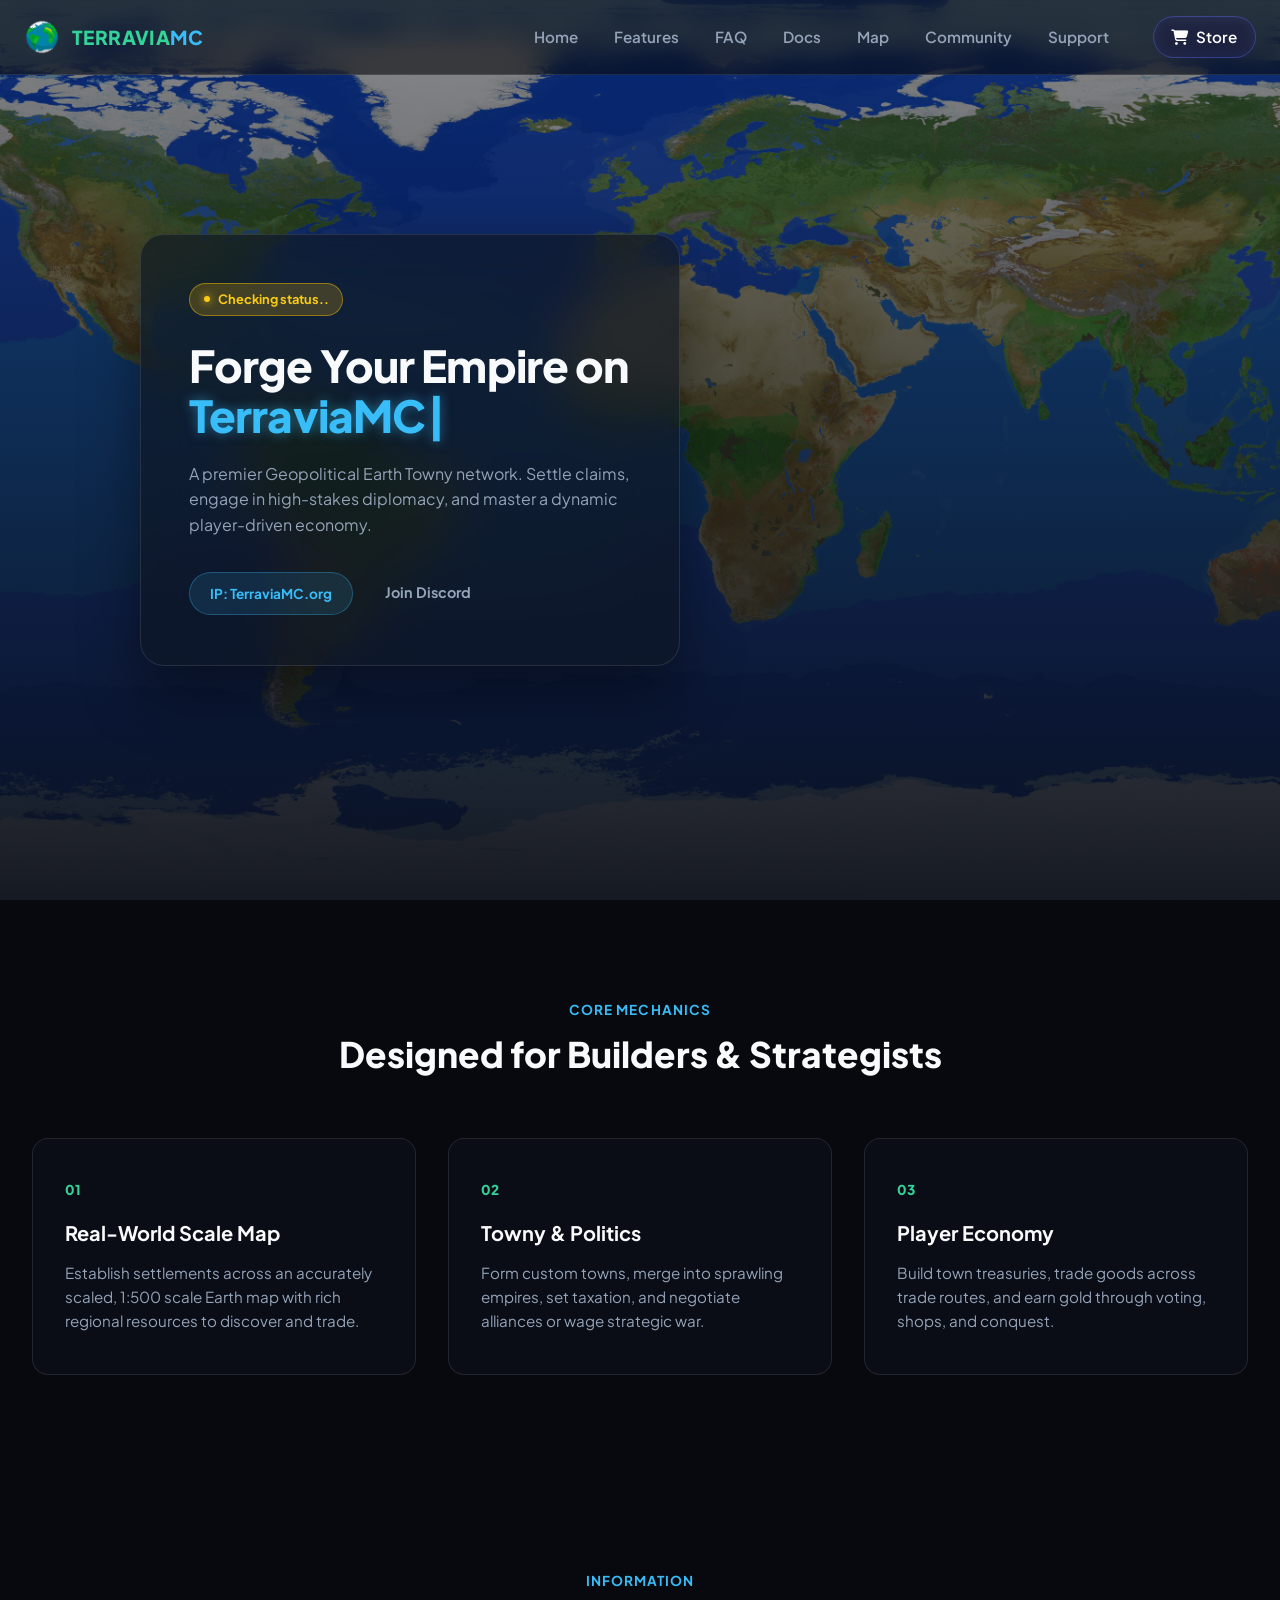
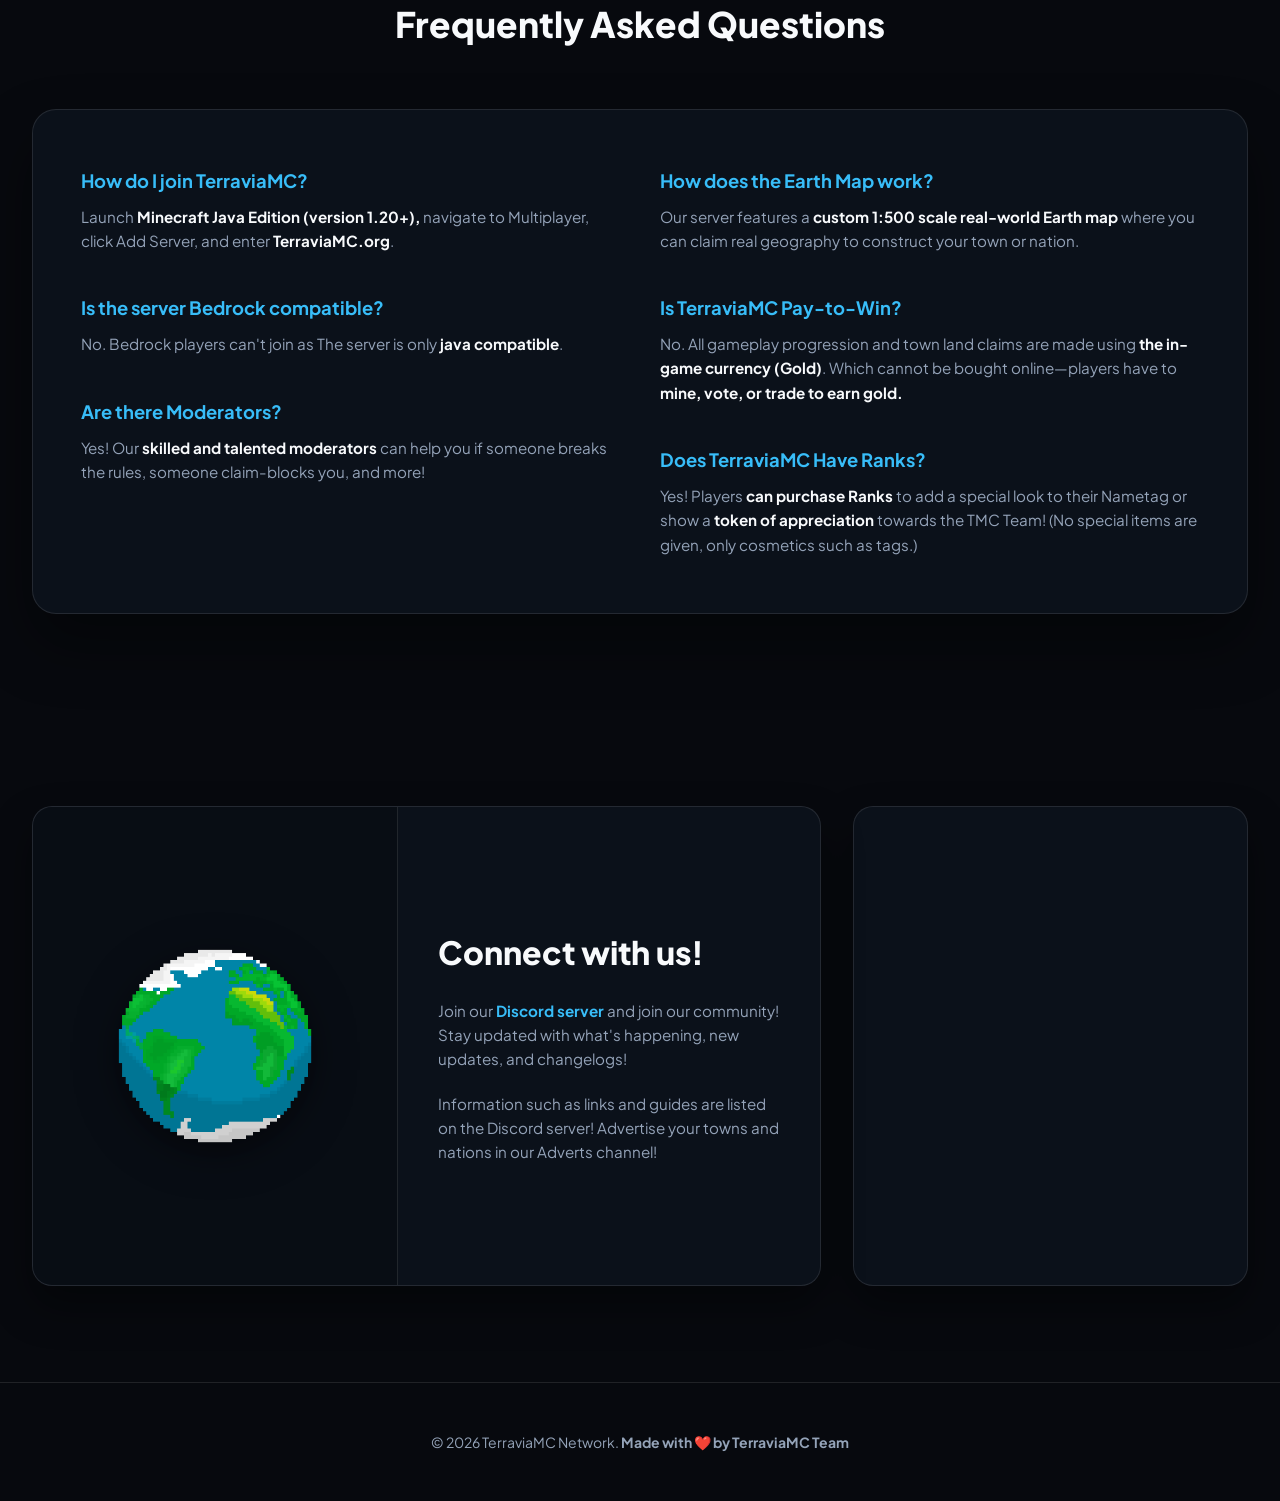
==== index.html @ 78dbd5e2 "Fix HTML encoding issues in index.html" ====
<!DOCTYPE html>
<html lang="en">
<head>
    <meta charset="UTF-8">
    <link rel="icon" type="image/png" href="assets/logo.png">
    <meta name="viewport" content="width=device-width, initial-scale=1.0">
    <title>TerraviaMC | Geopolitical Earth Towny</title>
    <link rel="stylesheet" href="css/index.css">
    <link rel="preconnect" href="https://fonts.googleapis.com">
    <link rel="preconnect" href="https://fonts.gstatic.com" crossorigin>
    <link href="https://fonts.googleapis.com/css2?family=Plus+Jakarta+Sans:wght@400;500;600;700;800&display=swap" rel="stylesheet">
    <link rel="stylesheet" href="https://cdnjs.cloudflare.com/ajax/libs/font-awesome/6.4.0/css/all.min.css">
</head>
<body>
    <header class="navbar">
        <div class="nav-container">
            <a href="https://terraviamc.org" class="brand">
                <img src="assets/logo.png" alt="TerraviaMC Logo" class="brand-logo">
                <span class="brand-name">TERRAVIA<span>MC</span></span>
            </a>
            
            <nav class="nav-links">
                <a href="https://terraviamc.org">Home</a>
                <a href="#features">Features</a>
                <a href="#faq">FAQ</a>
                <a href="docs.html">Docs</a>
                <a href="https://map.terraviamc.net" target="_blank">Map</a>
                <a href="#community">Community</a>
                <a href="https://discord.gg/nkvjsukhuc" target="_blank">Support</a>
                <a href="https://store.terraviamc.net" target="_blank" class="nav-btn-store">
                    <i class="fa-solid fa-cart-shopping"></i> Store
                </a>
            </nav>
        </div>
    </header>

    <section id="home" class="hero-section">
        <div class="hero-card">
            <div class="status-badge">
                <span class="badge-dot"></span>
                <span id="player-count">Checking status..</span>
            </div>

            <h1 class="hero-title">Forge Your Empire on <span id="typewriter"></span></h1>
            <p class="hero-description">
                A premier Geopolitical Earth Towny network. Settle claims, engage in high-stakes diplomacy, and master a dynamic player-driven economy.
            </p>
            <div class="hero-actions">
                <button class="ip-btn" id="hero-copy-btn" onclick="copyIP()"> <span class="ip-text">IP: TerraviaMC.org</span> </button>
                <a href="https://discord.gg/zspeG4HgS" target="_blank" class="discord-btn">Join Discord</a>
            </div>
        </div>
    </section>

    <section id="features" class="section">
        <div class="section-header">
            <span class="section-tag">Core Mechanics</span>
            <h2>Designed for Builders & Strategists</h2>
        </div>

        <div class="card-grid">
            <div class="feature-card">
                <div class="card-tag">01</div>
                <h3>Real-World Scale Map</h3>
                <p>Establish settlements across an accurately scaled, 1:500 scale Earth map with rich regional resources to discover and trade.</p>
            </div>

            <div class="feature-card">
                <div class="card-tag">02</div>
                <h3>Towny & Politics</h3>
                <p>Form custom towns, merge into sprawling empires, set taxation, and negotiate alliances or wage strategic war.</p>
            </div>

            <div class="feature-card">
                <div class="card-tag">03</div>
                <h3>Player Economy</h3>
                <p>Build town treasuries, trade goods across trade routes, and earn gold through voting, shops, and conquest.</p>
            </div>
        </div>
    </section>

    <!-- FAQ Section -->
    <section id="faq" class="section">
        <div class="section-header">
            <span class="section-tag">Information</span>
            <h2>Frequently Asked Questions</h2>
        </div>

        <div class="faq-glass-card">
            <div class="faq-grid">
                <!-- Left Column -->
                <div class="faq-column">
                    <div class="faq-item">
                        <h3>How do I join TerraviaMC?</h3>
                        <p>Launch <strong>Minecraft Java Edition (version 1.20+),</strong> navigate to Multiplayer, click Add Server, and enter <strong>TerraviaMC.org</strong>.</p>
                    </div>

                    <div class="faq-item">
                        <h3>Is the server Bedrock compatible?</h3>
                        <p>No. Bedrock players can't join as The server is only <strong>java compatible</strong>.</p>
                    </div>

                    <div class="faq-item">
                        <h3>Are there Moderators?</h3>
                        <p>Yes! Our <strong>skilled and talented moderators</strong> can help you if someone breaks the rules, someone claim-blocks you, and more!</p>
                    </div>
                </div>

                <!-- Right Column -->
                <div class="faq-column">
                    <div class="faq-item">
                        <h3>How does the Earth Map work?</h3>
                        <p>Our server features a <strong>custom 1:500 scale real-world Earth map</strong> where you can claim real geography to construct your town or nation.</p>
                    </div>

                    <div class="faq-item">
                        <h3>Is TerraviaMC Pay-to-Win?</h3>
                        <p>No. All gameplay progression and town land claims are made using <strong>the in-game currency (Gold)</strong>. Which cannot be bought online—players have to <strong>mine, vote, or trade to earn gold.</strong></p>
                    </div>

                    <div class="faq-item">
                        <h3>Does TerraviaMC Have Ranks?</h3>
                        <p>Yes! Players <strong>can purchase Ranks</strong> to add a special look to their Nametag or show a <strong>token of appreciation</strong> towards the TMC Team! (No special items are given, only cosmetics such as tags.)</p>
                    </div>
                </div>
            </div>
        </div>
    </section>

    <section id="community" class="section">
        <div class="community-container">
            <div class="community-card">
                <div class="community-media">
                    <img src="assets/logo.png" alt="TerraviaMC Community Logo" class="community-logo">
                </div>
                <div class="community-text">
                    <h2>Connect with us!</h2>
                    <p>
                        Join our <a href="https://discord.gg/zspeG4HgS" target="_blank">Discord server</a> and join our community! Stay updated with what's happening, new updates, and changelogs!
                    </p>
                    <p>
                        Information such as links and guides are listed on the Discord server! Advertise your towns and nations in our Adverts channel!
                    </p>
                </div>
            </div>

            <div class="discord-widget-wrapper">
                <iframe 
                    src="https://discord.com/widget?id=1548802549208055978&theme=dark" 
                    width="100%" 
                    height="100%" 
                    allowtransparency="true" 
                    frameborder="0" 
                    sandbox="allow-popups allow-popups-to-escape-sandbox allow-same-origin allow-scripts">
                </iframe>
            </div>
        </div>
    </section>

    <footer class="footer">
        <p>&copy; 2026 TerraviaMC Network. <b>Made with ❤️ by TerraviaMC Team</b></p>
    </footer>

    <script src="js/script.js"></script>
</body>
</html>
---- css/index.css ----
:root {
    --bg-dark: #07090e;
    --surface-glass: rgba(15, 22, 35, 0.65);
    --border-glass: rgba(255, 255, 255, 0.1);
    
    --emerald: #34d399;
    --sky-blue: #38bdf8;
    
    --text-main: #f8fafc;
    --text-muted: #94a3b8;
}

* {
    margin: 0;
    padding: 0;
    box-sizing: border-box;
    font-family: 'Plus Jakarta Sans', sans-serif;
    scroll-behavior: smooth;
}

body {
    background-color: var(--bg-dark);
    color: var(--text-main);
    line-height: 1.6;
    animation: pageFadeIn 0.8s ease-out forwards;
}

@keyframes pageFadeIn {
    from {
        opacity: 0;
        transform: translateY(15px);
    }
    to {
        opacity: 1;
        transform: translateY(0);
    }
}

/* Starea de bază și Starea 'Checking' (Galben) */
.status-badge,
.status-badge.checking {
    display: inline-flex;
    align-items: center;
    gap: 0.5rem;
    font-size: 0.8rem;
    font-weight: 700;
    padding: 0.3rem 0.85rem;
    border-radius: 99px;
    margin-bottom: 1.5rem;
    transition: all 0.3s ease;

    /* Culori vizibile pentru galben/checking */
    background: rgba(234, 179, 8, 0.22);
    border: 1px solid rgba(234, 179, 8, 0.5);
    color: #facc15;
}

.status-badge .badge-dot,
.status-badge.checking .badge-dot {
    width: 6px;
    height: 6px;
    border-radius: 50%;
    background-color: #facc15;
    box-shadow: 0 0 8px #facc15;
}

/* Starea Online (Verde) */
.status-badge.online {
    background: rgba(52, 211, 153, 0.2);
    border-color: rgba(52, 211, 153, 0.5);
    color: var(--emerald);
}

.status-badge.online .badge-dot {
    background-color: var(--emerald);
    box-shadow: 0 0 8px var(--emerald);
}

/* Starea Offline (Roșu) */
.status-badge.offline {
    background: rgba(248, 113, 113, 0.2);
    border-color: rgba(248, 113, 113, 0.5);
    color: #f87171;
}

.status-badge.offline .badge-dot {
    background-color: #f87171;
    box-shadow: 0 0 8px #f87171;
}

.animate-on-scroll {
    opacity: 0;
    transform: translateY(30px);
    transition: opacity 0.6s ease-out, transform 0.6s ease-out;
    will-change: opacity, transform;
}

html {
    scroll-behavior: smooth;
}

/* Visible state triggered by scroll */
.animate-on-scroll.visible {
    opacity: 1;
    transform: translateY(0);
}

/* Header Navbar */
.navbar {
    position: fixed;
    top: 0;
    left: 0;
    width: 100%;
    background: rgba(7, 9, 14, 0.6);
    backdrop-filter: blur(12px);
    border-bottom: 1px solid var(--border-glass);
    z-index: 1000;
}

.nav-container {
    max-width: 1280px;
    margin: 0 auto;
    padding: 1rem 1.5rem;
    display: flex;
    justify-content: space-between;
    align-items: center;
}

.brand {
    display: flex;
    align-items: center;
    gap: 0.75rem;
    text-decoration: none;
}

.brand-logo {
    height: 36px;
    width: auto;
}

.brand-name {
    font-size: 1.2rem;
    font-weight: 800;
    color: var(--emerald);
    letter-spacing: 0.02em;
}

.brand-name span { color: var(--sky-blue); }

.nav-links {
    display: flex;
    align-items: center;
    gap: 2.25rem;
}

.nav-links a {
    color: var(--text-muted);
    text-decoration: none;
    font-weight: 600;
    font-size: 0.95rem;
    transition: color 0.2s;
}

.nav-links a:hover { color: var(--text-main); }

/* Push the store button away from standard links */
.nav-links .nav-btn-store {
    margin-left: 0.5rem;
    padding: 0.5rem 1.1rem;
    border-radius: 50px;
    background: rgba(99, 102, 241, 0.15);
    border: 1px solid rgba(99, 102, 241, 0.4);
    color: #ffffff;
    font-weight: 600;
    backdrop-filter: blur(8px);
    transition: all 0.3s ease;
    display: inline-flex;
    align-items: center;
    gap: 0.5rem;
}

/* Hover effect */
.nav-links .nav-btn-store:hover {
    background: rgba(99, 102, 241, 0.3);
    border-color: rgba(99, 102, 241, 0.7);
    box-shadow: 0 0 15px rgba(99, 102, 241, 0.4);
    transform: translateY(-1px);
}

/* Hero Section with Left Glass Card */
.hero-section {
    width: 100%;
    min-height: 100vh;
    display: flex;
    align-items: center;
    padding-left: 5rem;
    background-image: linear-gradient(180deg, rgba(7, 9, 14, 0.4) 0%, rgba(11, 15, 25, 0.95) 100%), 
                      url('../assets/earthmap.png');
    background-position: center;
    background-size: cover;
    background-repeat: no-repeat;
    background-attachment: fixed;
}

.hero-card {
    max-width: 540px;
    margin-left: 5%;
    background: var(--surface-glass);
    backdrop-filter: blur(24px);
    -webkit-backdrop-filter: blur(24px);
    border: 1px solid var(--border-glass);
    padding: 3rem;
    border-radius: 24px;
    box-shadow: 0 30px 60px rgba(0, 0, 0, 0.4);
}

.status-badge {
    display: inline-flex;
    align-items: center;
    gap: 0.5rem;
    font-size: 0.8rem;
    font-weight: 700;
    padding: 0.3rem 0.85rem;
    border-radius: 99px;
    margin-bottom: 1.5rem;
    transition: all 0.3s ease;
}

.status-badge.checking {
    background: rgba(234, 179, 8, 0.12);
    border: 1px solid rgba(234, 179, 8, 0.3);
    color: #facc15;
}

.status-badge.checking .badge-dot {
    background-color: #facc15;
}

.status-badge.online {
    background: rgba(52, 211, 153, 0.1);
    border: 1px solid rgba(52, 211, 153, 0.25);
    color: var(--emerald);
}
.status-badge.online .badge-dot {
    background-color: var(--emerald);
}

/* Offline State (Red) */
.status-badge.offline {
    background: rgba(248, 113, 113, 0.12);
    border: 1px solid rgba(248, 113, 113, 0.3);
    color: #f87171;
}
.status-badge.offline .badge-dot {
    background-color: #f87171;
}

.badge-dot {
    width: 6px;
    height: 6px;
    background-color: var(--emerald);
    border-radius: 50%;
}

.hero-title {
    font-size: 2.75rem;
    font-weight: 800;
    line-height: 1.15;
    margin-bottom: 1.25rem;
    letter-spacing: -0.02em;
}

.hero-title span {
    color: var(--sky-blue);
}

.hero-description {
    color: var(--text-muted);
    font-size: 1rem;
    margin-bottom: 2rem;
}

.hero-actions {
    display: flex;
    flex-wrap: wrap;
    gap: 1rem;
    align-items: center;
}

.ip-btn {
    display: flex;
    align-items: center;
    gap: 0.75rem;
    background: rgba(56, 189, 248, 0.12);
    border: 1px solid rgba(56, 189, 248, 0.3);
    color: var(--sky-blue);
    padding: 0.75rem 1.25rem;
    border-radius: 99px;
    font-weight: 700;
    font-size: 0.85rem;
    cursor: pointer;
    transition: all 0.2s;
}

.ip-btn:hover {
    background: rgba(56, 189, 248, 0.22);
    border-color: var(--sky-blue);
}

.discord-btn {
    color: var(--text-muted);
    text-decoration: none;
    font-weight: 700;
    font-size: 0.9rem;
    padding: 0.75rem 1rem;
    transition: color 0.2s;
}

.discord-btn:hover { color: var(--text-main); }

/* Features Section */
.section {
    max-width: 1280px;
    margin: 0 auto;
    padding: 6rem 2rem;
}

.section-header {
    text-align: center;
    margin-bottom: 3.5rem;
}

.section-tag {
    color: var(--sky-blue);
    font-weight: 700;
    font-size: 0.85rem;
    text-transform: uppercase;
    letter-spacing: 0.08em;
}

.section-header h2 {
    font-size: 2.2rem;
    font-weight: 800;
    margin-top: 0.25rem;
}

.card-grid {
    display: grid;
    grid-template-columns: repeat(auto-fit, minmax(300px, 1fr));
    gap: 2rem;
}

.feature-card {
    background: rgba(15, 22, 35, 0.4);
    border: 1px solid var(--border-glass);
    padding: 2.5rem 2rem;
    border-radius: 16px;
    transition: transform 0.25s, border-color 0.25s;
}

.feature-card:hover {
    transform: translateY(-4px);
    border-color: rgba(56, 189, 248, 0.3);
}

.card-tag {
    font-size: 0.85rem;
    font-weight: 800;
    color: var(--emerald);
    margin-bottom: 1rem;
}

.feature-card h3 {
    font-size: 1.25rem;
    font-weight: 700;
    margin-bottom: 0.75rem;
}

.feature-card p {
    color: var(--text-muted);
    font-size: 0.95rem;
}

/* Footer */
.footer {
    border-top: 1px solid var(--border-glass);
    text-align: center;
    padding: 3rem 2rem;
    color: var(--text-muted);
    font-size: 0.875rem;
}

/* FAQ Glass Card Section */
.faq-glass-card {
    background: var(--surface-glass);
    backdrop-filter: blur(24px);
    -webkit-backdrop-filter: blur(24px);
    border: 1px solid var(--border-glass);
    padding: 3.5rem 3rem;
    border-radius: 24px;
    box-shadow: 0 30px 60px rgba(0, 0, 0, 0.4);
}

.faq-grid {
    display: flex;
    gap: 2.5rem;
    position: relative;
}

.faq-column {
    flex: 1;
    display: flex;
    flex-direction: column;
    gap: 2.5rem;
}

.faq-item h3 {
    font-size: 1.15rem;
    font-weight: 700;
    color: var(--sky-blue);
    margin-bottom: 0.6rem;
}

.faq-item p {
    color: var(--text-muted);
    font-size: 0.95rem;
    line-height: 1.6;
}

.faq-item strong {
    color: var(--text-main);
}

@media (max-width: 768px) {
    .faq-grid {
        flex-direction: column;
        gap: 2rem;
    }
}

.community-container {
    display: flex;
    gap: 2rem;
    align-items: stretch;
}

.community-card {
    flex: 2;
    display: flex;
    background: var(--surface-glass);
    backdrop-filter: blur(24px);
    -webkit-backdrop-filter: blur(24px);
    border: 1px solid var(--border-glass);
    border-radius: 20px;
    overflow: hidden;
    box-shadow: 0 20px 40px rgba(0, 0, 0, 0.4);
}

.community-media {
    flex: 1;
    background: rgba(0, 0, 0, 0.25);
    display: flex;
    align-items: center;
    justify-content: center;
    padding: 2.5rem;
    border-right: 1px solid var(--border-glass);
}

.community-logo {
    max-width: 100%;
    max-height: 220px;
    object-fit: contain;
    filter: drop-shadow(0 10px 20px rgba(0, 0, 0, 0.5));
}

.community-text {
    flex: 1.2;
    padding: 3rem 2.5rem;
    display: flex;
    flex-direction: column;
    justify-content: center;
}

.community-text h2 {
    font-size: 2rem;
    font-weight: 800;
    margin-bottom: 1.25rem;
    color: var(--text-main);
}

.community-text p {
    color: var(--text-muted);
    font-size: 0.95rem;
    line-height: 1.6;
    margin-bottom: 1.25rem;
}

.community-text p:last-child {
    margin-bottom: 0;
}

.community-text a {
    color: var(--sky-blue);
    text-decoration: none;
    font-weight: 700;
}

.community-text a:hover {
    text-decoration: underline;
}

.discord-widget-wrapper {
    flex: 1;
    min-width: 320px;
    height: 480px;
    background: var(--surface-glass);
    border: 1px solid var(--border-glass);
    border-radius: 20px;
    overflow: hidden;
    box-shadow: 0 20px 40px rgba(0, 0, 0, 0.4);
}

@media (max-width: 992px) {
    .hero-section {
        padding-left: 1.5rem;
        padding-right: 1.5rem;
    }
    .hero-card {
        margin-left: 0;
    }
    .community-container {
        flex-direction: column;
    }
    .community-card {
        flex-direction: column;
    }
    .community-media {
        border-right: none;
        border-bottom: 1px solid var(--border-glass);
        padding: 2rem;
    }
    .discord-widget-wrapper {
        width: 100%;
        min-width: auto;
    }
}

/* Typewriter Effect Styles */
#typewriter {
    position: relative;
    color: var(--sky-blue);
    text-shadow: 0 0 12px rgba(56, 189, 248, 0.5);
}

#typewriter::after {
    content: '|';
    margin-left: 2px;
    color: var(--sky-blue);
    animation: blinkCursor 0.8s infinite;
}

@keyframes blinkCursor {
    0%, 100% { opacity: 1; }
    50% { opacity: 0; }
}
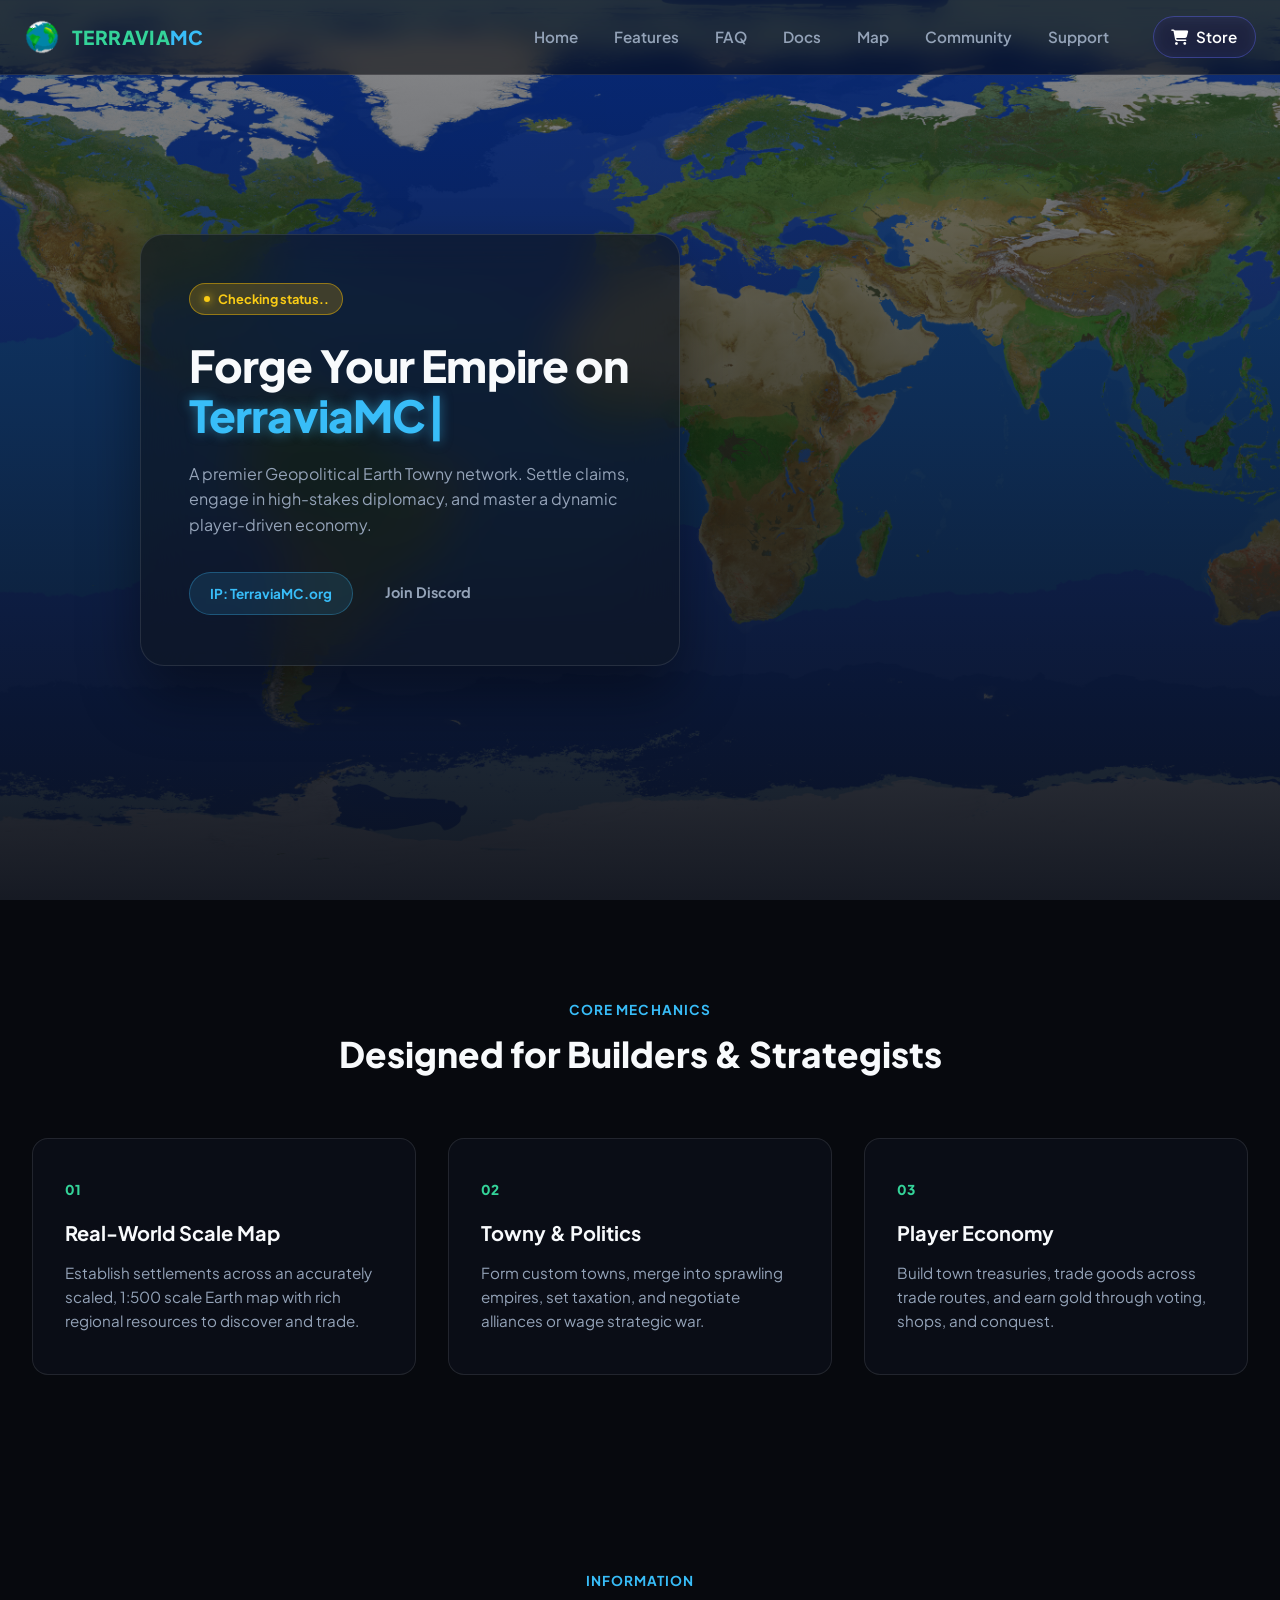
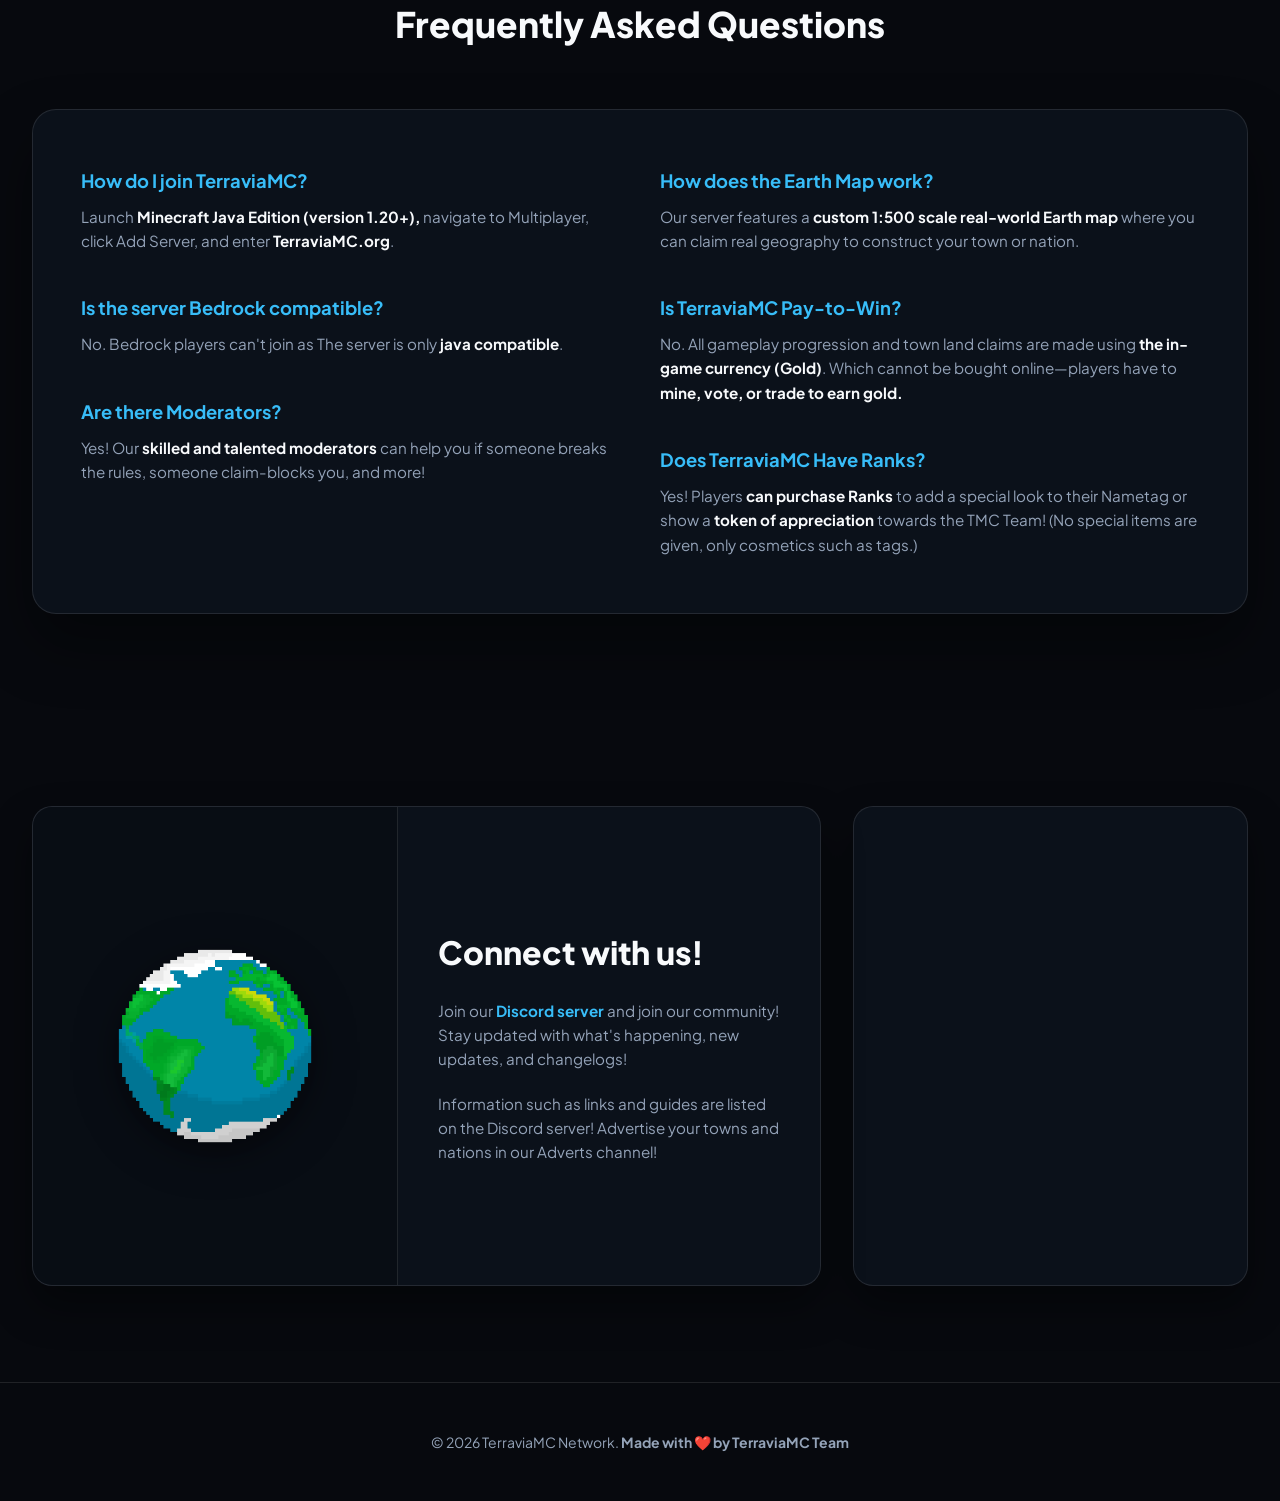
==== commit 1c530bb0: "Enhance HTML with Open Graph and Twitter metadata Added Open Graph and Twitter card metadata for bet" ====
--- a/index.html
+++ b/index.html
@@ -4,12 +4,36 @@
     <meta charset="UTF-8">
     <link rel="icon" type="image/png" href="assets/logo.png">
     <meta name="viewport" content="width=device-width, initial-scale=1.0">
+
     <title>TerraviaMC | Geopolitical Earth Towny</title>
+
     <link rel="stylesheet" href="css/index.css">
+
+    <!-- Fonts -->
     <link rel="preconnect" href="https://fonts.googleapis.com">
     <link rel="preconnect" href="https://fonts.gstatic.com" crossorigin>
     <link href="https://fonts.googleapis.com/css2?family=Plus+Jakarta+Sans:wght@400;500;600;700;800&display=swap" rel="stylesheet">
+
+    <!-- Font Awesome -->
     <link rel="stylesheet" href="https://cdnjs.cloudflare.com/ajax/libs/font-awesome/6.4.0/css/all.min.css">
+
+    <!-- Discord / Open Graph Embed -->
+    <meta property="og:site_name" content="TerraviaMC">
+    <meta property="og:title" content="TerraviaMC Earth Towny">
+    <meta property="og:description" content="Join TerraviaMC and help build, conquer, and explore the world in Minecraft.">
+    <meta property="og:type" content="website">
+
+    <!-- Discord Embed Image -->
+    <meta property="og:image" content="https://terraviamc.org/assets/DiscordEmbed.png">
+    <meta property="og:image:width" content="1200">
+    <meta property="og:image:height" content="630">
+
+    <!-- Discord / Twitter Card -->
+    <meta name="twitter:card" content="summary_large_image">
+    <meta name="twitter:image" content="https://terraviamc.org/assets/DiscordEmbed.png">
+
+    <!-- Discord Embed Accent Color -->
+    <meta name="theme-color" content="#38bdf8">
 </head>
 <body>
     <header class="navbar">
@@ -21,11 +45,11 @@
             
             <nav class="nav-links">
                 <a href="https://terraviamc.org">Home</a>
-                <a href="#features">Features</a>
-                <a href="#faq">FAQ</a>
+                <a href="https://terraviamc.org/#features">Features</a>
+                <a href="https://terraviamc.org/#faq">FAQ</a>
                 <a href="docs.html">Docs</a>
                 <a href="https://map.terraviamc.net" target="_blank">Map</a>
-                <a href="#community">Community</a>
+                <a href="https://terraviamc.org/#community">Community</a>
                 <a href="https://discord.gg/nkvjsukhuc" target="_blank">Support</a>
                 <a href="https://store.terraviamc.net" target="_blank" class="nav-btn-store">
                     <i class="fa-solid fa-cart-shopping"></i> Store
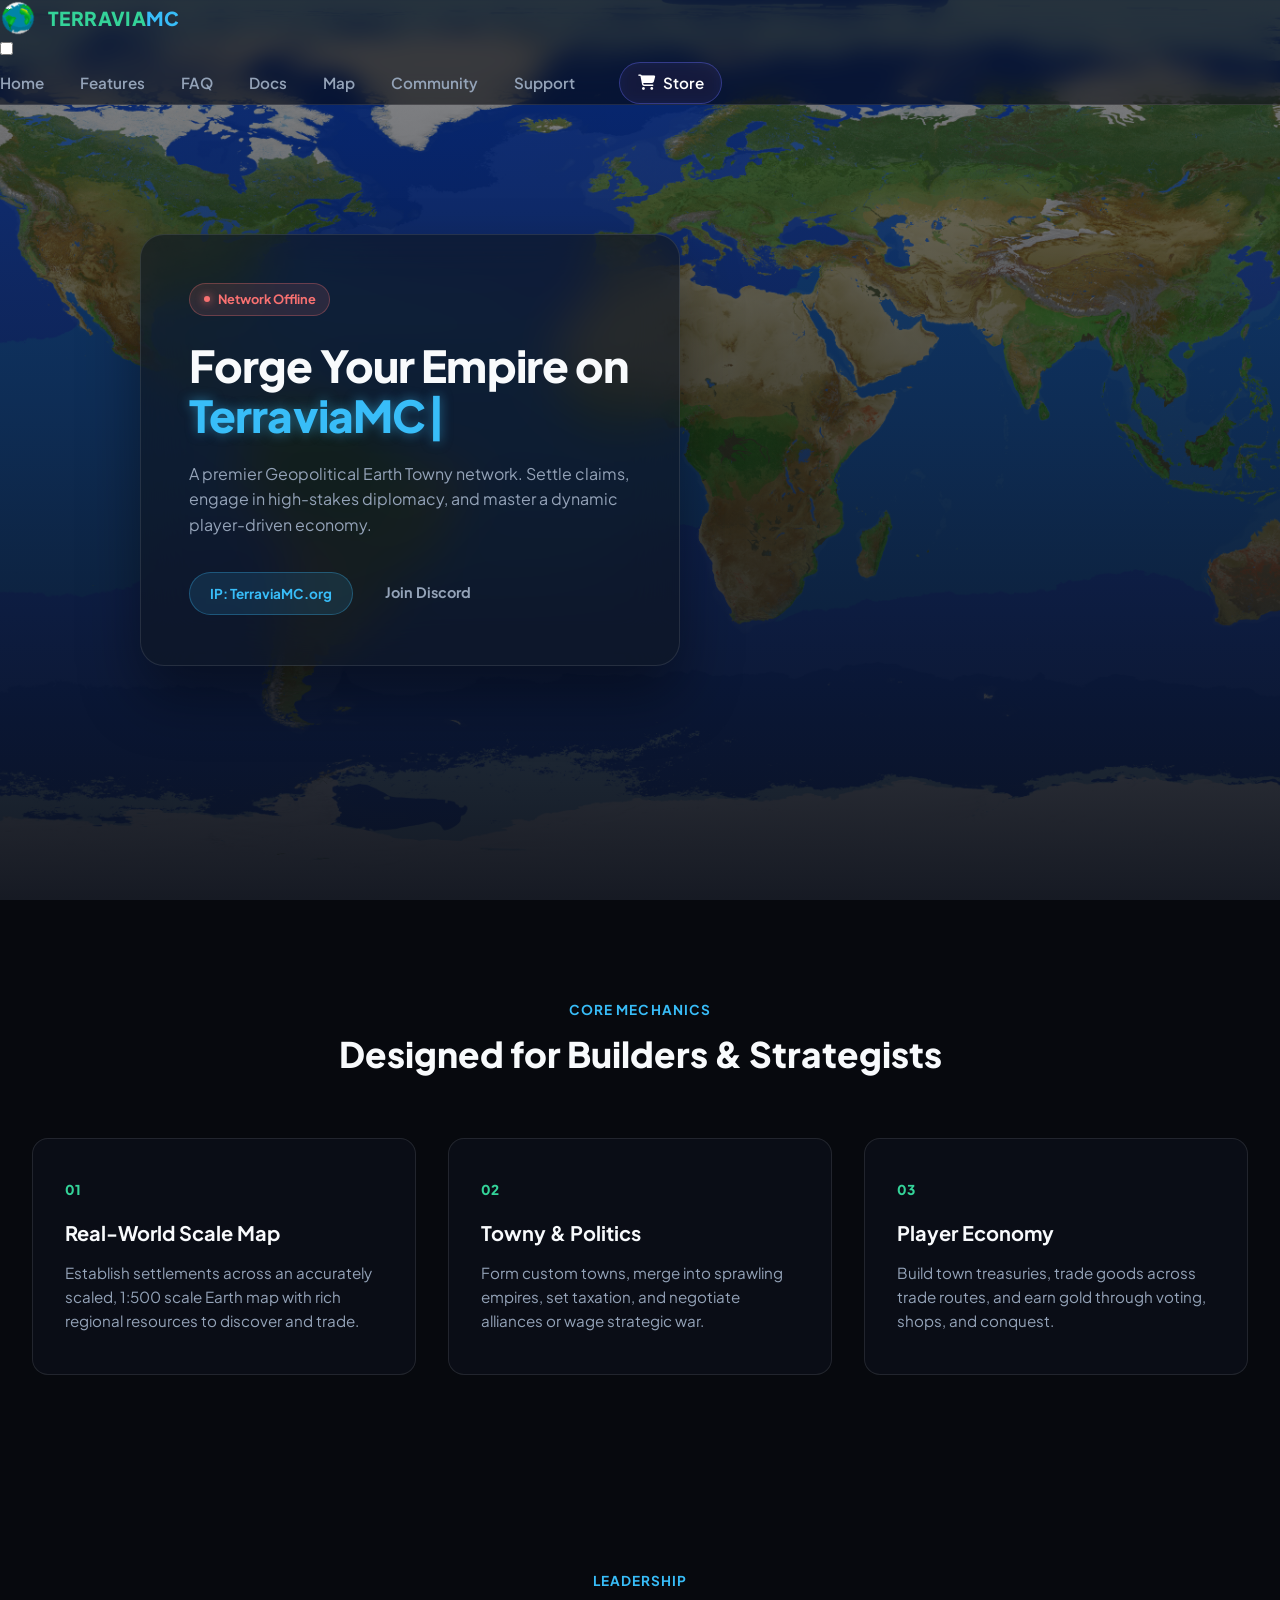
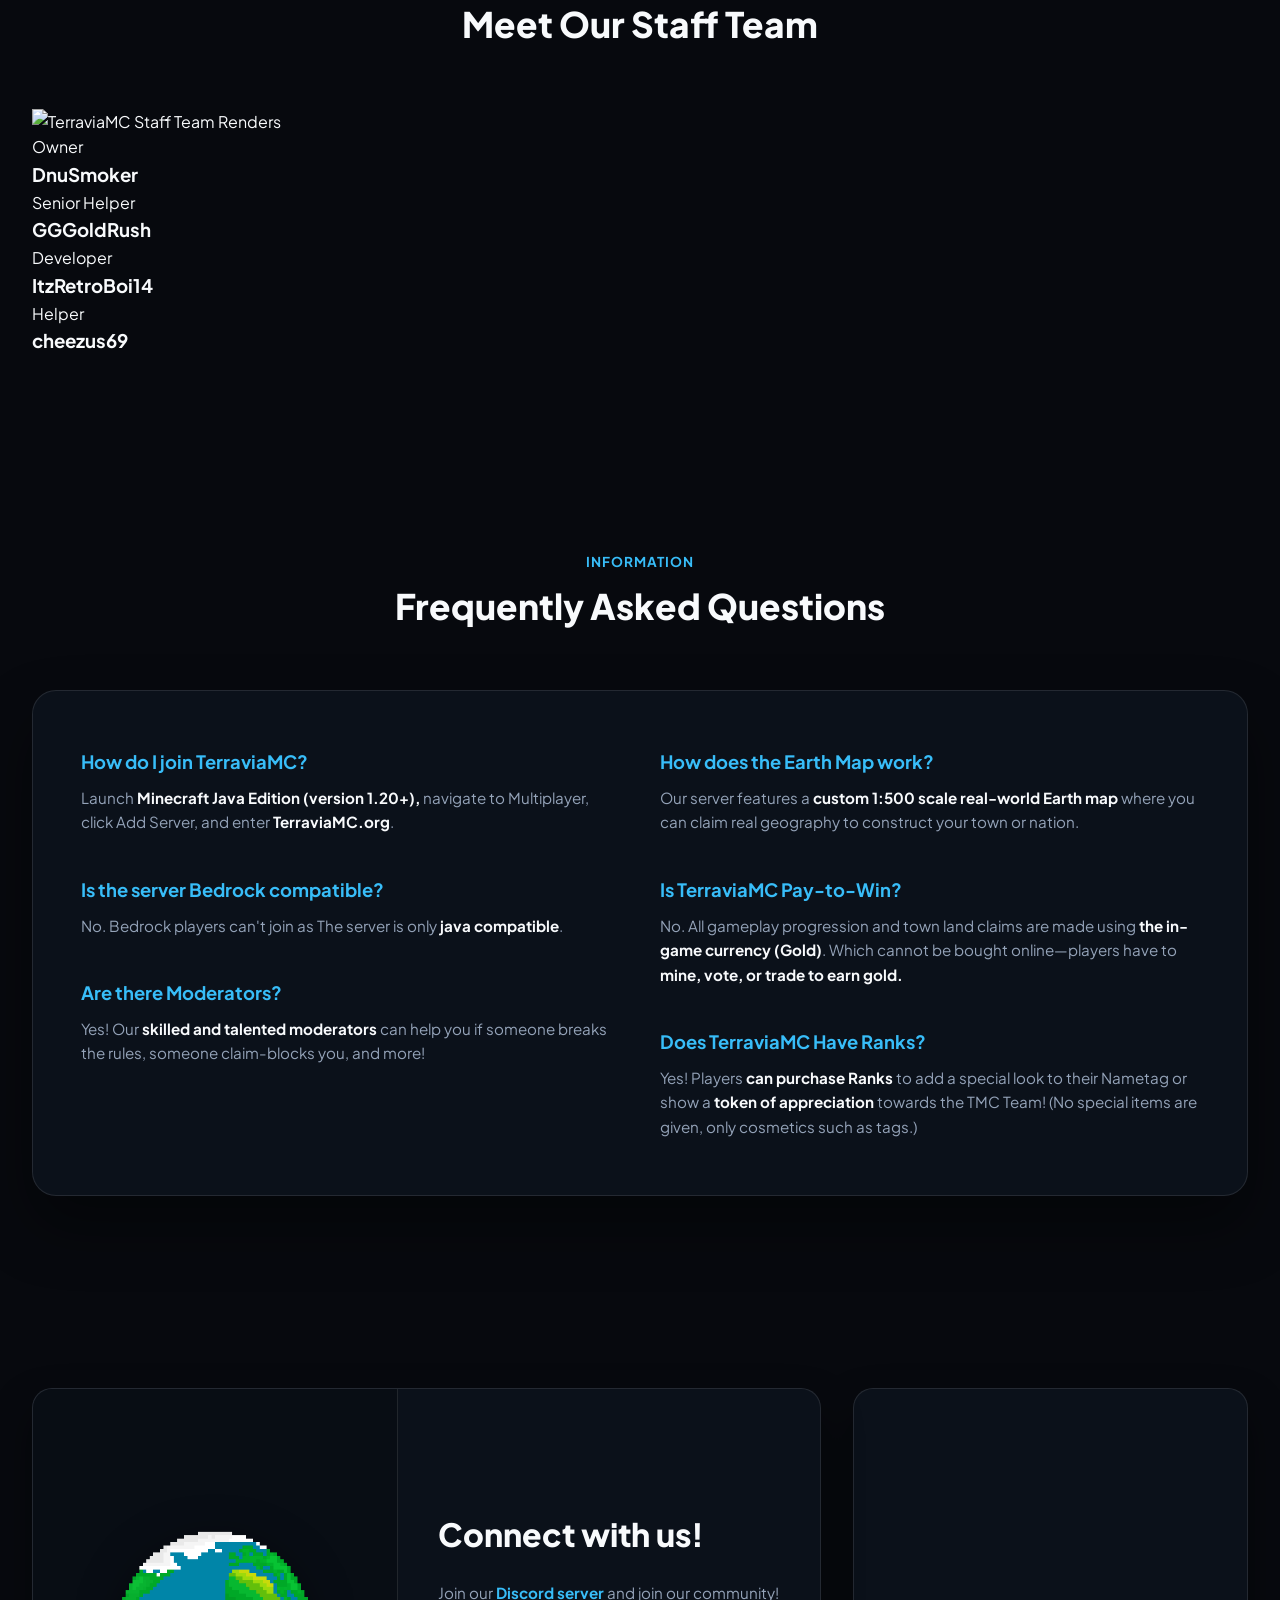
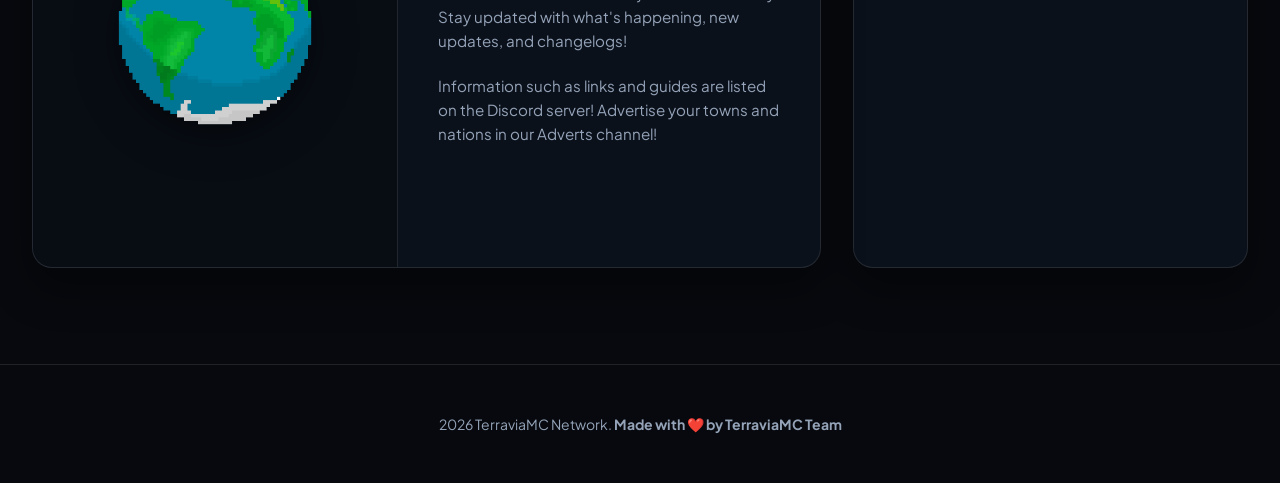
==== commit 8d84cb3c: "Add files via upload" ====
--- a/index.html
+++ b/index.html
@@ -4,46 +4,49 @@
     <meta charset="UTF-8">
     <link rel="icon" type="image/png" href="assets/logo.png">
     <meta name="viewport" content="width=device-width, initial-scale=1.0">
-
     <title>TerraviaMC | Geopolitical Earth Towny</title>
-
     <link rel="stylesheet" href="css/index.css">
-
-    <!-- Fonts -->
     <link rel="preconnect" href="https://fonts.googleapis.com">
     <link rel="preconnect" href="https://fonts.gstatic.com" crossorigin>
     <link href="https://fonts.googleapis.com/css2?family=Plus+Jakarta+Sans:wght@400;500;600;700;800&display=swap" rel="stylesheet">
-
-    <!-- Font Awesome -->
     <link rel="stylesheet" href="https://cdnjs.cloudflare.com/ajax/libs/font-awesome/6.4.0/css/all.min.css">
 
-    <!-- Discord / Open Graph Embed -->
+    <!-- Discord & Open Graph Embed Tags -->
     <meta property="og:site_name" content="TerraviaMC">
     <meta property="og:title" content="TerraviaMC Earth Towny">
     <meta property="og:description" content="Join TerraviaMC and help build, conquer, and explore the world in Minecraft.">
     <meta property="og:type" content="website">
 
-    <!-- Discord Embed Image -->
+    <!-- Large Image Preview (Must be a FULL absolute https:// URL) -->
     <meta property="og:image" content="https://terraviamc.org/assets/DiscordEmbed.png">
     <meta property="og:image:width" content="1200">
     <meta property="og:image:height" content="630">
 
-    <!-- Discord / Twitter Card -->
+    <!-- Discord Card Formatting -->
     <meta name="twitter:card" content="summary_large_image">
     <meta name="twitter:image" content="https://terraviamc.org/assets/DiscordEmbed.png">
 
-    <!-- Discord Embed Accent Color -->
+    <!-- Accent Line Color on the Left Side of Discord Embed -->
     <meta name="theme-color" content="#38bdf8">
 </head>
 <body>
     <header class="navbar">
-        <div class="nav-container">
-            <a href="https://terraviamc.org" class="brand">
-                <img src="assets/logo.png" alt="TerraviaMC Logo" class="brand-logo">
-                <span class="brand-name">TERRAVIA<span>MC</span></span>
-            </a>
-            
-            <nav class="nav-links">
+        <a href="https://terraviamc.org" class="brand">
+            <img src="assets/logo.png" alt="TerraviaMC Logo" class="brand-logo">
+            <span class="brand-name">TERRAVIA<span>MC</span></span>
+        </a>
+
+        <!-- Mobile Hamburger Toggle -->
+        <input type="checkbox" id="nav-toggle" class="nav-toggle">
+        <label for="nav-toggle" class="hamburger-btn" aria-label="Toggle Navigation">
+            <span></span>
+            <span></span>
+            <span></span>
+        </label>
+
+        <!-- Navigation Menu Container -->
+        <nav class="nav-menu">
+            <div class="nav-links">
                 <a href="https://terraviamc.org">Home</a>
                 <a href="https://terraviamc.org/#features">Features</a>
                 <a href="https://terraviamc.org/#faq">FAQ</a>
@@ -54,13 +57,13 @@
                 <a href="https://store.terraviamc.net" target="_blank" class="nav-btn-store">
                     <i class="fa-solid fa-cart-shopping"></i> Store
                 </a>
-            </nav>
-        </div>
+            </div>
+        </nav>
     </header>
 
     <section id="home" class="hero-section">
         <div class="hero-card">
-            <div class="status-badge">
+            <div class="status-badge" id="status-badge"> 
                 <span class="badge-dot"></span>
                 <span id="player-count">Checking status..</span>
             </div>
@@ -76,6 +79,7 @@
         </div>
     </section>
 
+    <!-- Features Section -->
     <section id="features" class="section">
         <div class="section-header">
             <span class="section-tag">Core Mechanics</span>
@@ -99,6 +103,38 @@
                 <div class="card-tag">03</div>
                 <h3>Player Economy</h3>
                 <p>Build town treasuries, trade goods across trade routes, and earn gold through voting, shops, and conquest.</p>
+            </div>
+        </div>
+    </section>
+
+    <!-- Staff Team Section -->
+    <section class="section staff-section">
+        <div class="section-header">
+            <span class="section-tag">LEADERSHIP</span>
+            <h2>Meet Our Staff Team</h2>
+        </div>
+
+        <div class="staff-glass-card">
+            <div class="staff-render-container">
+                <img src="assets/staff-render.png" alt="TerraviaMC Staff Team Renders" class="staff-render-img">
+            </div>
+            <div class="staff-info-grid">
+                <div class="staff-member owner">
+                    <span class="staff-role owner">Owner</span>
+                    <h3>DnuSmoker</h3>
+                </div>
+                <div class="staff-member senior-helper">
+                    <span class="staff-role senior-helper">Senior Helper</span>
+                    <h3>GGGoldRush</h3>
+                </div>
+                <div class="staff-member developer">
+                    <span class="staff-role developer">Developer</span>
+                    <h3>ItzRetroBoi14</h3>
+                </div>
+                <div class="staff-member helper">
+                    <span class="staff-role helper">Helper</span>
+                    <h3>cheezus69</h3>
+                </div>
             </div>
         </div>
     </section>
@@ -182,9 +218,9 @@
     </section>
 
     <footer class="footer">
-        <p>&copy; 2026 TerraviaMC Network. <b>Made with ❤️ by TerraviaMC Team</b></p>
+        <p> 2026 TerraviaMC Network. <b>Made with ❤️ by TerraviaMC Team</b></p>
     </footer>
 
     <script src="js/script.js"></script>
 </body>
-</html>
+</html>
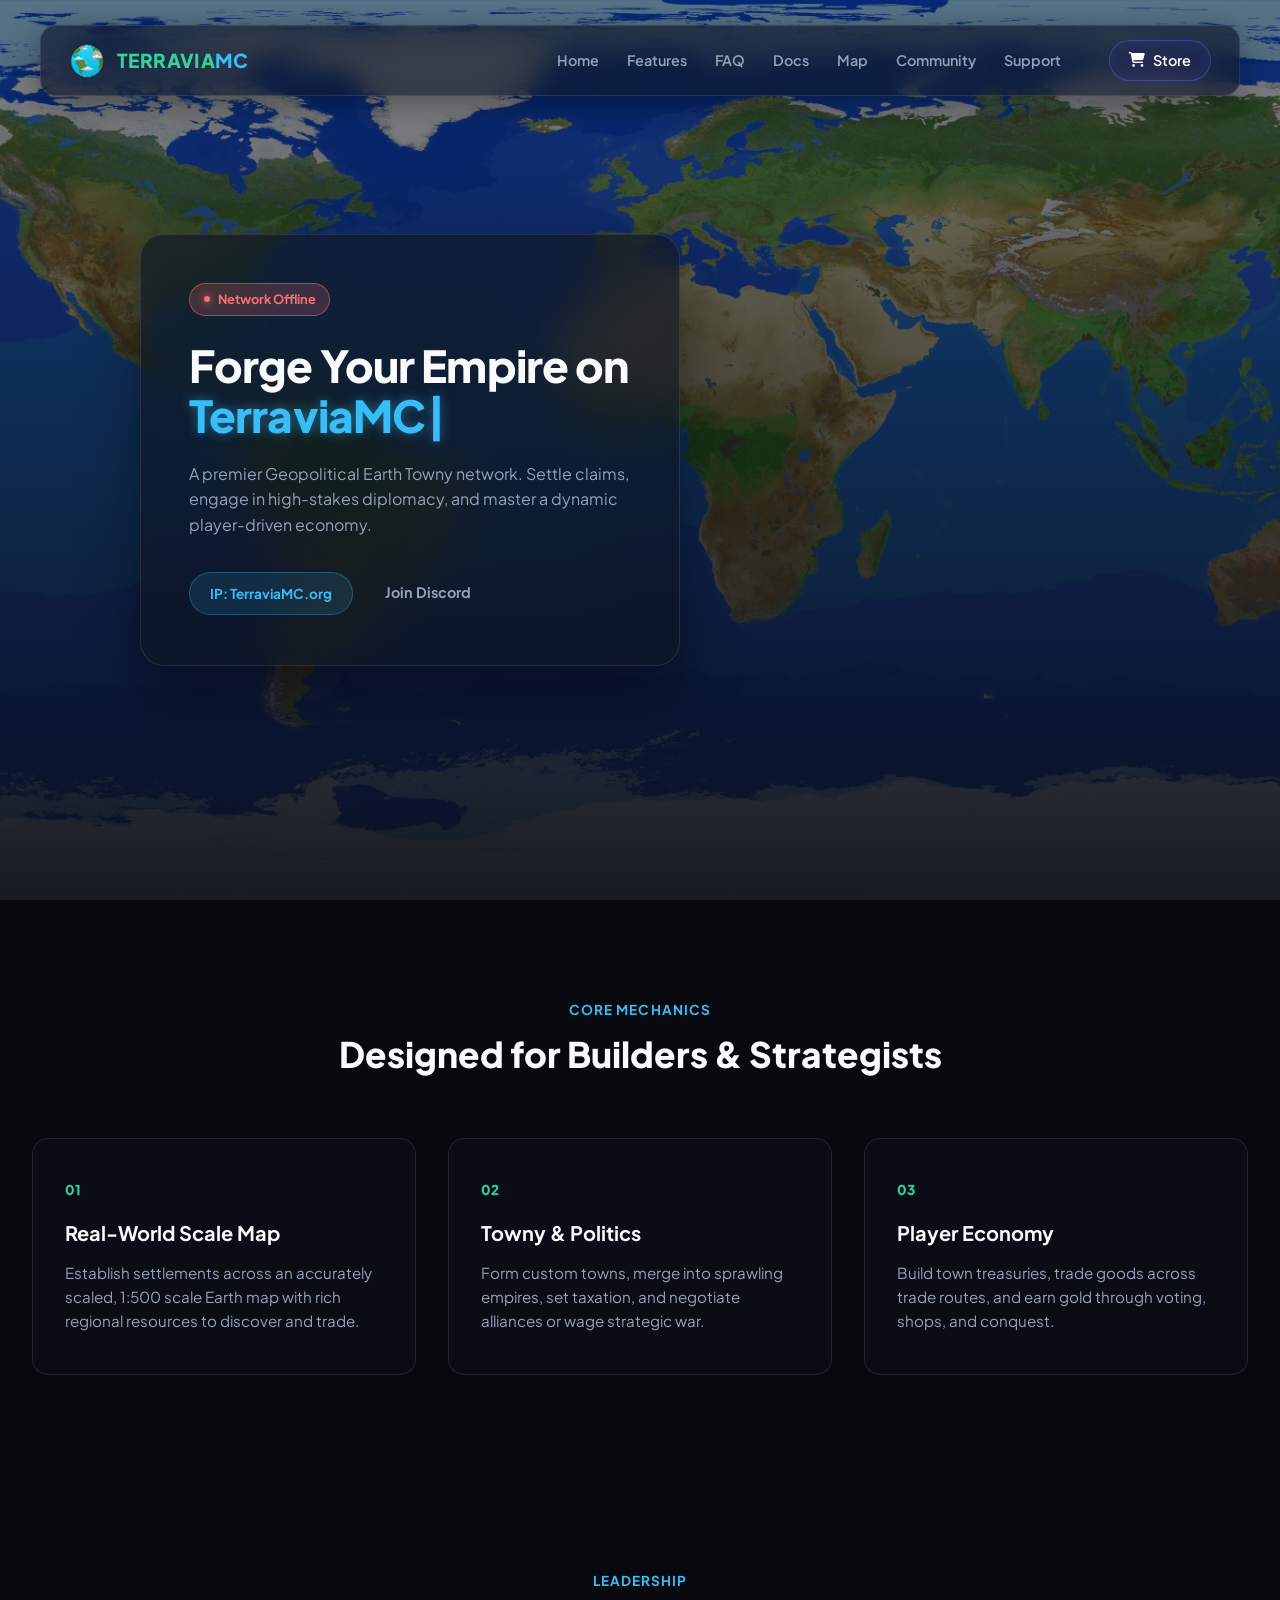
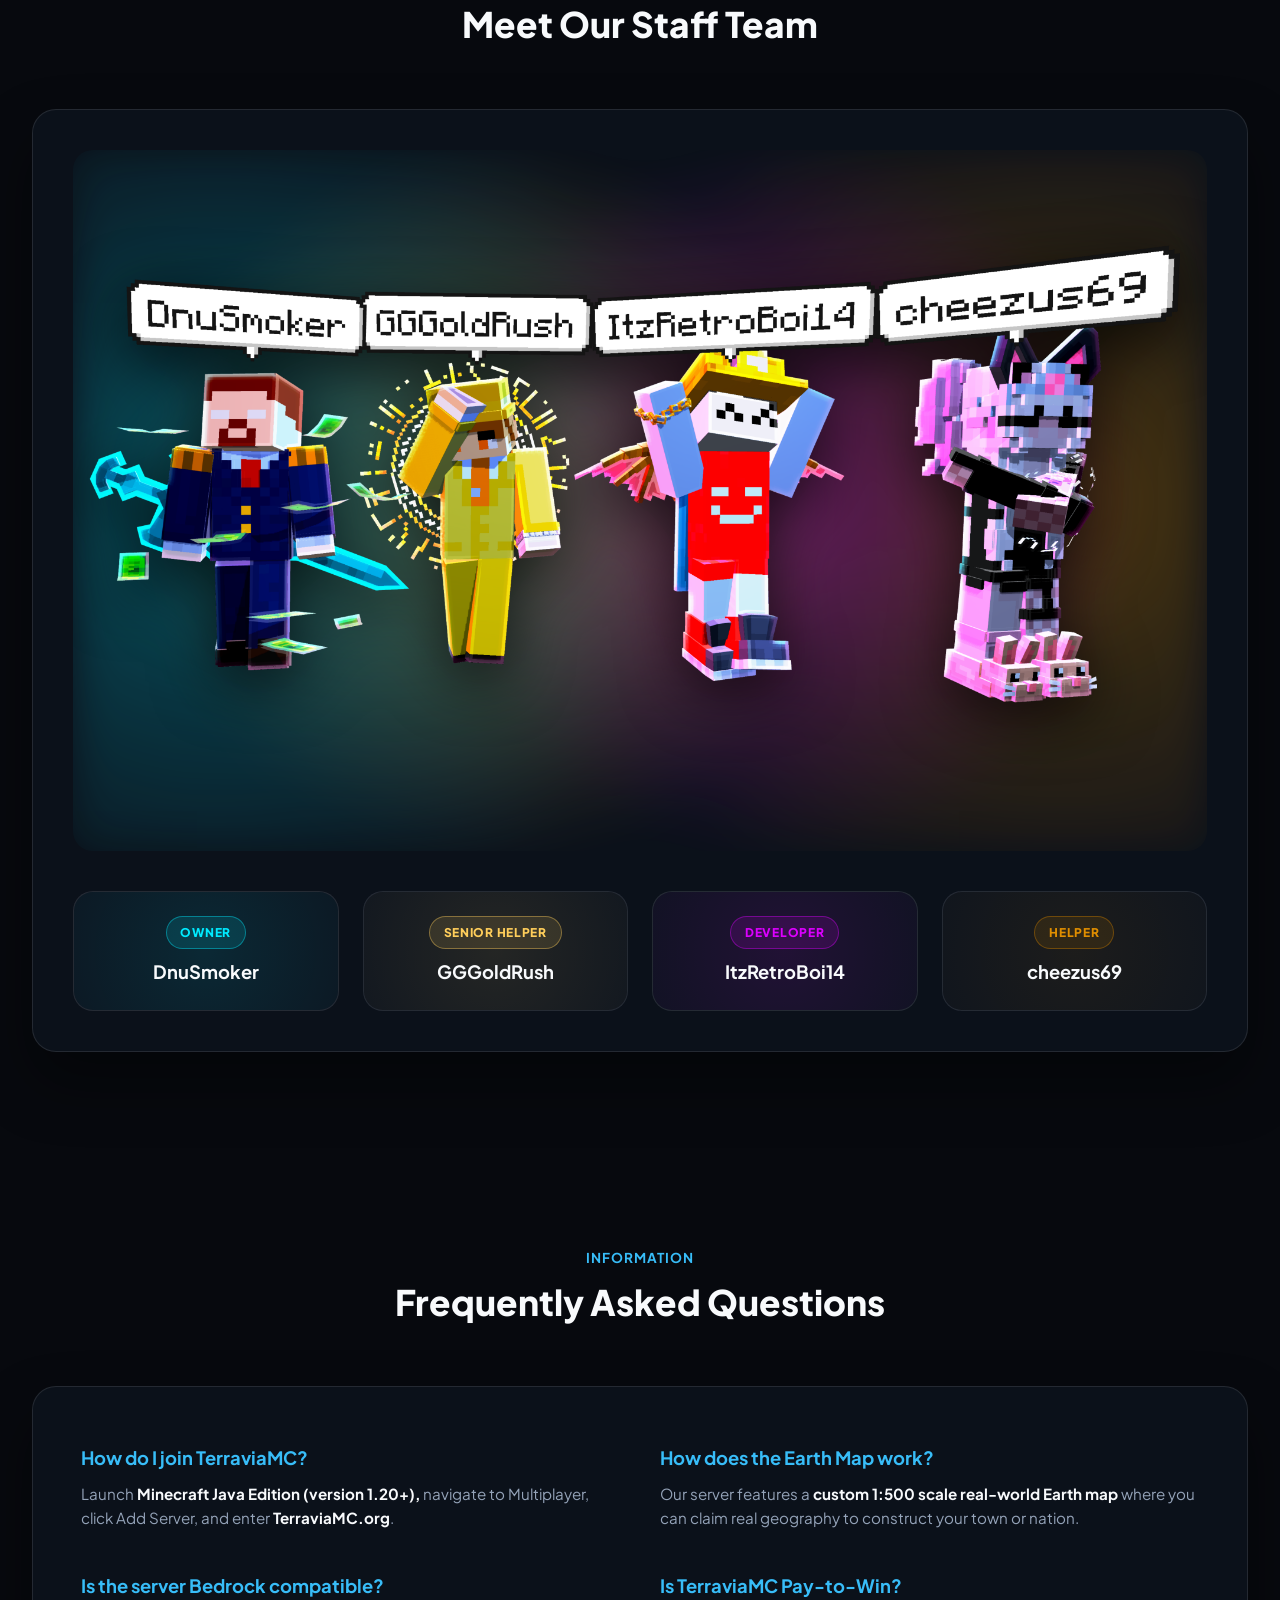
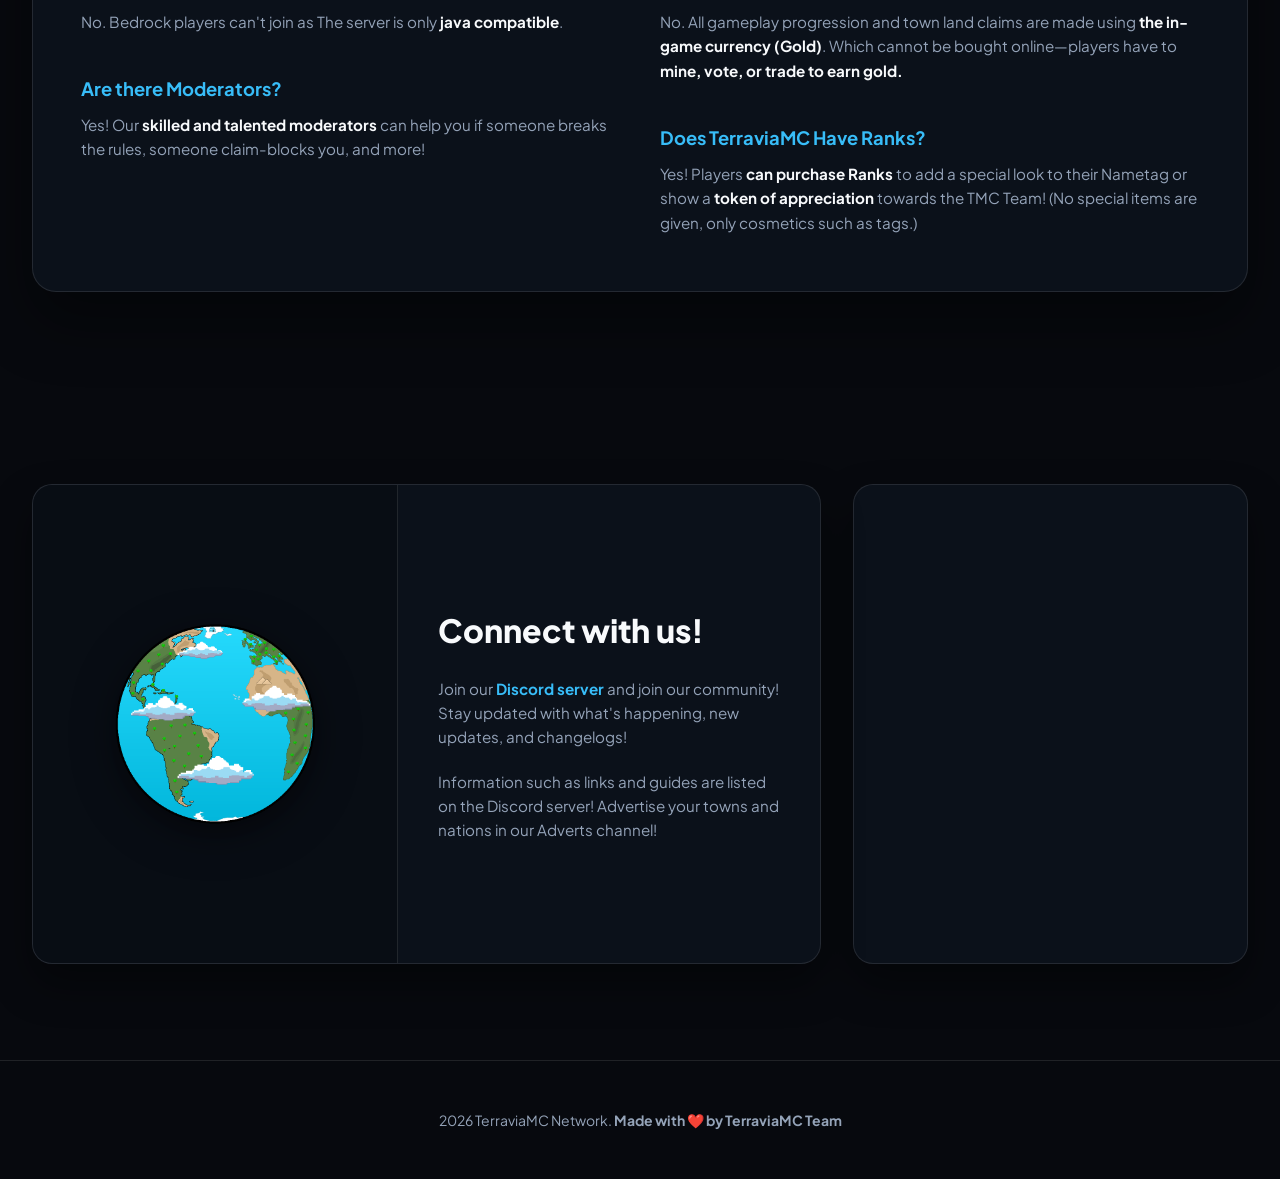
==== commit 9a3dd12f: "Update index.html" ====
--- a/index.html
+++ b/index.html
@@ -51,10 +51,10 @@
                 <a href="https://terraviamc.org/#features">Features</a>
                 <a href="https://terraviamc.org/#faq">FAQ</a>
                 <a href="docs.html">Docs</a>
-                <a href="https://map.terraviamc.net" target="_blank">Map</a>
+                <a href="https://map.terraviamc.org" target="_blank">Map</a>
                 <a href="https://terraviamc.org/#community">Community</a>
                 <a href="https://discord.gg/nkvjsukhuc" target="_blank">Support</a>
-                <a href="https://store.terraviamc.net" target="_blank" class="nav-btn-store">
+                <a href="https://store.terraviamc.org" target="_blank" class="nav-btn-store">
                     <i class="fa-solid fa-cart-shopping"></i> Store
                 </a>
             </div>
@@ -223,4 +223,4 @@
 
     <script src="js/script.js"></script>
 </body>
-</html>+</html>
--- a/css/index.css
+++ b/css/index.css
@@ -28,11 +28,9 @@
 @keyframes pageFadeIn {
     from {
         opacity: 0;
-        transform: translateY(15px);
     }
     to {
         opacity: 1;
-        transform: translateY(0);
     }
 }
 
@@ -49,7 +47,6 @@
     margin-bottom: 1.5rem;
     transition: all 0.3s ease;
 
-    /* Culori vizibile pentru galben/checking */
     background: rgba(234, 179, 8, 0.22);
     border: 1px solid rgba(234, 179, 8, 0.5);
     color: #facc15;
@@ -99,30 +96,69 @@
     scroll-behavior: smooth;
 }
 
-/* Visible state triggered by scroll */
 .animate-on-scroll.visible {
     opacity: 1;
     transform: translateY(0);
 }
 
-/* Header Navbar */
+/* Header Floating Navbar */
 .navbar {
     position: fixed;
-    top: 0;
+    top: 25px;
     left: 0;
+    right: 0;
+    z-index: 1000;
+    width: calc(100% - 60px);
+    max-width: 1200px;
+    margin: 0 auto;
+    padding: 14px 28px;
+    background: rgba(15, 23, 42, 0.65);
+    backdrop-filter: blur(12px);
+    -webkit-backdrop-filter: blur(12px);
+    border-radius: 16px;
+    border: 1px solid var(--border-glass);
+    box-shadow: 0 8px 32px 0 rgba(0, 0, 0, 0.37);
+    display: flex;
+    align-items: center;
+    justify-content: space-between;
+}
+
+/* Nav container transparent pass-through */
+.nav-container {
     width: 100%;
-    background: rgba(7, 9, 14, 0.6);
-    backdrop-filter: blur(12px);
-    border-bottom: 1px solid var(--border-glass);
-    z-index: 1000;
-}
-
-.nav-container {
-    max-width: 1280px;
-    margin: 0 auto;
-    padding: 1rem 1.5rem;
+    margin: 0;
+    padding: 0;
     display: flex;
     justify-content: space-between;
+    align-items: center;
+}
+
+.nav-toggle {
+    display: none;
+}
+
+/* Hide hamburger button on desktop */
+.hamburger-btn {
+    display: none;
+    flex-direction: column;
+    justify-content: space-between;
+    width: 26px;
+    height: 18px;
+    cursor: pointer;
+    z-index: 1001;
+}
+
+.hamburger-btn span {
+    display: block;
+    height: 2px;
+    width: 100%;
+    background-color: var(--text-main);
+    border-radius: 2px;
+    transition: all 0.3s ease;
+}
+
+.nav-menu {
+    display: flex;
     align-items: center;
 }
 
@@ -131,6 +167,7 @@
     align-items: center;
     gap: 0.75rem;
     text-decoration: none;
+    flex-shrink: 0;
 }
 
 .brand-logo {
@@ -150,23 +187,26 @@
 .nav-links {
     display: flex;
     align-items: center;
-    gap: 2.25rem;
+    gap: 1.75rem;
+    list-style: none;
 }
 
 .nav-links a {
     color: var(--text-muted);
     text-decoration: none;
     font-weight: 600;
-    font-size: 0.95rem;
+    font-size: 0.9rem;
+    white-space: nowrap;
     transition: color 0.2s;
 }
 
-.nav-links a:hover { color: var(--text-main); }
-
-/* Push the store button away from standard links */
+.nav-links a:hover {
+    color: var(--text-main);
+}
+
 .nav-links .nav-btn-store {
-    margin-left: 0.5rem;
-    padding: 0.5rem 1.1rem;
+    margin-left: 1.25rem;
+    padding: 0.5rem 1.2rem;
     border-radius: 50px;
     background: rgba(99, 102, 241, 0.15);
     border: 1px solid rgba(99, 102, 241, 0.4);
@@ -177,14 +217,82 @@
     display: inline-flex;
     align-items: center;
     gap: 0.5rem;
-}
-
-/* Hover effect */
+    white-space: nowrap;
+}   
+
 .nav-links .nav-btn-store:hover {
     background: rgba(99, 102, 241, 0.3);
     border-color: rgba(99, 102, 241, 0.7);
     box-shadow: 0 0 15px rgba(99, 102, 241, 0.4);
     transform: translateY(-1px);
+}
+
+@media (max-width: 992px) {
+    .navbar {
+        top: 15px;
+        width: calc(100% - 30px);
+        padding: 12px 20px;
+    }
+
+    .hamburger-btn {
+        display: flex;
+    }
+
+    /* Transform hamburger into an 'X' when active */
+    .nav-toggle:checked ~ .hamburger-btn span:nth-child(1) {
+        transform: translateY(8px) rotate(45deg);
+    }
+    .nav-toggle:checked ~ .hamburger-btn span:nth-child(2) {
+        opacity: 0;
+    }
+    .nav-toggle:checked ~ .hamburger-btn span:nth-child(3) {
+        transform: translateY(-8px) rotate(-45deg);
+    }
+
+    /* Mobile Menu Dropdown Panel */
+    .nav-menu {
+        position: absolute;
+        top: calc(100% + 10px);
+        left: 0;
+        right: 0;
+        background: rgba(15, 22, 35, 0.95);
+        backdrop-filter: blur(20px);
+        -webkit-backdrop-filter: blur(20px);
+        border: 1px solid var(--border-glass);
+        border-radius: 16px;
+        padding: 1.5rem;
+        box-shadow: 0 20px 40px rgba(0, 0, 0, 0.6);
+        
+        /* Hidden state */
+        opacity: 0;
+        visibility: hidden;
+        transform: translateY(-10px);
+        transition: all 0.3s ease;
+    }
+
+    /* Reveal Menu when Toggle is checked */
+    .nav-toggle:checked ~ .nav-menu {
+        opacity: 1;
+        visibility: visible;
+        transform: translateY(0);
+    }
+
+    .nav-links {
+        flex-direction: column;
+        width: 100%;
+        gap: 1.25rem;
+        align-items: center;
+    }
+
+    .nav-links a {
+        font-size: 1rem;
+    }
+
+    .nav-links .nav-btn-store {
+        margin-left: 0;
+        width: 100%;
+        justify-content: center;
+    }
 }
 
 /* Hero Section with Left Glass Card */
@@ -214,54 +322,6 @@
     box-shadow: 0 30px 60px rgba(0, 0, 0, 0.4);
 }
 
-.status-badge {
-    display: inline-flex;
-    align-items: center;
-    gap: 0.5rem;
-    font-size: 0.8rem;
-    font-weight: 700;
-    padding: 0.3rem 0.85rem;
-    border-radius: 99px;
-    margin-bottom: 1.5rem;
-    transition: all 0.3s ease;
-}
-
-.status-badge.checking {
-    background: rgba(234, 179, 8, 0.12);
-    border: 1px solid rgba(234, 179, 8, 0.3);
-    color: #facc15;
-}
-
-.status-badge.checking .badge-dot {
-    background-color: #facc15;
-}
-
-.status-badge.online {
-    background: rgba(52, 211, 153, 0.1);
-    border: 1px solid rgba(52, 211, 153, 0.25);
-    color: var(--emerald);
-}
-.status-badge.online .badge-dot {
-    background-color: var(--emerald);
-}
-
-/* Offline State (Red) */
-.status-badge.offline {
-    background: rgba(248, 113, 113, 0.12);
-    border: 1px solid rgba(248, 113, 113, 0.3);
-    color: #f87171;
-}
-.status-badge.offline .badge-dot {
-    background-color: #f87171;
-}
-
-.badge-dot {
-    width: 6px;
-    height: 6px;
-    background-color: var(--emerald);
-    border-radius: 50%;
-}
-
 .hero-title {
     font-size: 2.75rem;
     font-weight: 800;
@@ -563,3 +623,170 @@
     0%, 100% { opacity: 1; }
     50% { opacity: 0; }
 }
+
+/* Staff Team Section */
+.staff-glass-card {
+    background: var(--surface-glass);
+    backdrop-filter: blur(24px);
+    -webkit-backdrop-filter: blur(24px);
+    border: 1px solid var(--border-glass);
+    padding: 2.5rem;
+    border-radius: 24px;
+    box-shadow: 0 30px 60px rgba(0, 0, 0, 0.4);
+    display: flex;
+    flex-direction: column;
+    align-items: center;
+    gap: 2.5rem;
+}
+
+.staff-render-container {
+    position: relative;
+    width: 100%;
+    display: flex;
+    justify-content: center;
+    overflow: hidden;
+    padding: 2rem 0;
+    border-radius: 20px;
+}
+
+.staff-render-container::before {
+    content: '';
+    position: absolute;
+    inset: 0;
+    z-index: 0;
+    pointer-events: none;
+    background: 
+        radial-gradient(circle at 12.5% 50%, rgba(0, 234, 255, 0.35) 0%, transparent 45%),   /* DnuSmoker: Owner (#00eaff) */
+        radial-gradient(circle at 37.5% 50%, rgba(255, 206, 91, 0.40) 0%, transparent 45%),  /* GGGoldRush: Senior Helper (#ffce5b) */
+        radial-gradient(circle at 62.5% 50%, rgba(220, 0, 255, 0.35) 0%, transparent 45%),  /* ItzRetroBoi14: Developer (#dc00ff) */
+        radial-gradient(circle at 87.5% 50%, rgba(176, 111, 0, 0.45) 0%, transparent 45%);   /* cheezus69: Helper (#b06f00) */
+    filter: blur(20px);
+    opacity: 0.85;
+}
+
+.staff-render-img {
+    position: relative;
+    z-index: 1;
+    max-width: 100%;
+    height: auto;
+    object-fit: contain;
+    filter: drop-shadow(0 15px 30px rgba(0, 0, 0, 0.7));
+    transition: transform 0.3s ease;
+}
+
+.staff-render-img:hover {
+    transform: scale(1.02);
+}
+
+.staff-info-grid {
+    width: 100%;
+    display: grid;
+    grid-template-columns: repeat(auto-fit, minmax(200px, 1fr));
+    gap: 1.5rem;
+}
+
+.staff-member {
+    position: relative;
+    background: rgba(15, 22, 35, 0.5);
+    border: 1px solid var(--border-glass);
+    padding: 1.5rem 1rem;
+    border-radius: 20px;
+    text-align: center;
+    overflow: hidden;
+    z-index: 1;
+    transition: transform 0.3s ease, border-color 0.3s ease, box-shadow 0.3s ease;
+}
+
+.staff-member::before {
+    content: '';
+    position: absolute;
+    top: -50%;
+    left: -50%;
+    width: 200%;
+    height: 200%;
+    background: radial-gradient(circle, var(--glow-color, rgba(56, 189, 248, 0.15)) 0%, transparent 70%);
+    opacity: 0.4;
+    z-index: -1;
+    transition: opacity 0.3s ease, transform 0.3s ease;
+}
+
+.staff-member:hover {
+    transform: translateY(-5px);
+    border-color: var(--badge-color);
+    box-shadow: 0 10px 25px -5px var(--glow-color);
+}
+
+.staff-member:hover::before {
+    opacity: 0.8;
+    transform: scale(1.1);
+}
+
+.staff-member h3 {
+    font-size: 1.15rem;
+    font-weight: 700;
+    color: var(--text-main);
+    margin-top: 0.5rem;
+}
+
+.staff-role {
+    font-size: 0.75rem;
+    font-weight: 800;
+    text-transform: uppercase;
+    letter-spacing: 0.06em;
+    padding: 0.35rem 0.85rem;
+    border-radius: 50px;
+    display: inline-block;
+}
+
+/* Owner / DnuSmoker - #00eaff (Cyan) */
+.staff-member.owner {
+    --badge-color: #00eaff;
+    --glow-color: rgba(0, 234, 255, 0.25);
+}
+.staff-role.owner {
+    background: rgba(0, 234, 255, 0.12);
+    border: 1px solid rgba(0, 234, 255, 0.4);
+    color: #00eaff;
+}
+
+/* Developer / ItzRetroBoi14 - #dc00ff (Magenta/Purple) */
+.staff-member.developer {
+    --badge-color: #dc00ff;
+    --glow-color: rgba(220, 0, 255, 0.25);
+}
+.staff-role.developer {
+    background: rgba(220, 0, 255, 0.12);
+    border: 1px solid rgba(220, 0, 255, 0.4);
+    color: #dc00ff;
+}
+
+/* Helper / GGGoldRush - #41acf4 (Sky Blue) */
+.staff-member.senior-helper {
+    --badge-color: #ffce5b;
+    --glow-color: rgba(255, 206, 91, 0.25);
+}
+.staff-role.senior-helper {
+    background: rgba(255, 206, 91, 0.12);
+    border: 1px solid rgba(255, 206, 91, 0.4);
+    color: #ffce5b;
+}
+
+/* Helper / cheezus69 - #0080d6 (Deep Blue) */
+.staff-member.helper {
+    --badge-color: #b06f00;
+    --glow-color: rgba(176, 111, 0, 0.25);
+}
+.staff-role.helper {
+    background: rgba(176, 111, 0, 0.15);
+    border: 1px solid rgba(176, 111, 0, 0.5);
+    color: #e08e00;
+}
+
+@media (max-width: 768px) {
+    .staff-glass-card {
+        padding: 1.5rem;
+    }
+    .staff-info-grid {
+        grid-template-columns: repeat(2, 1fr);
+    }
+}
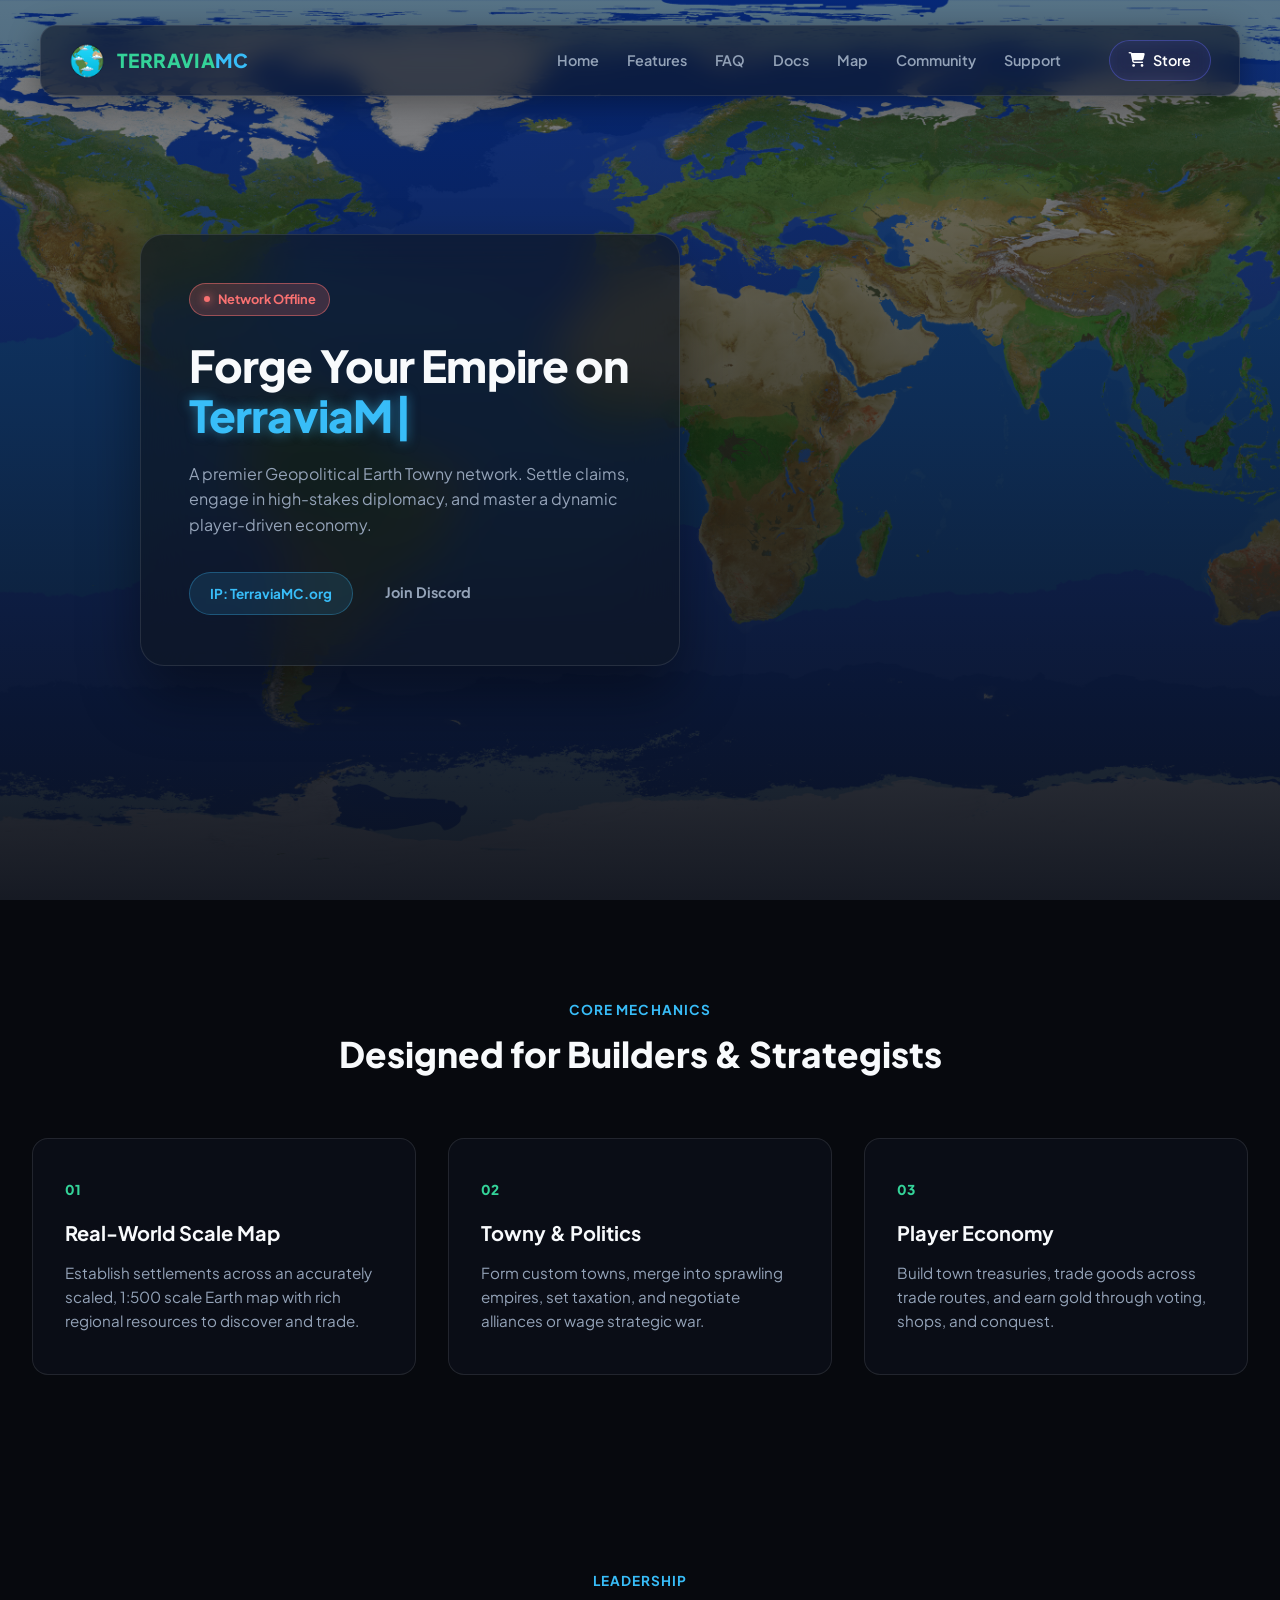
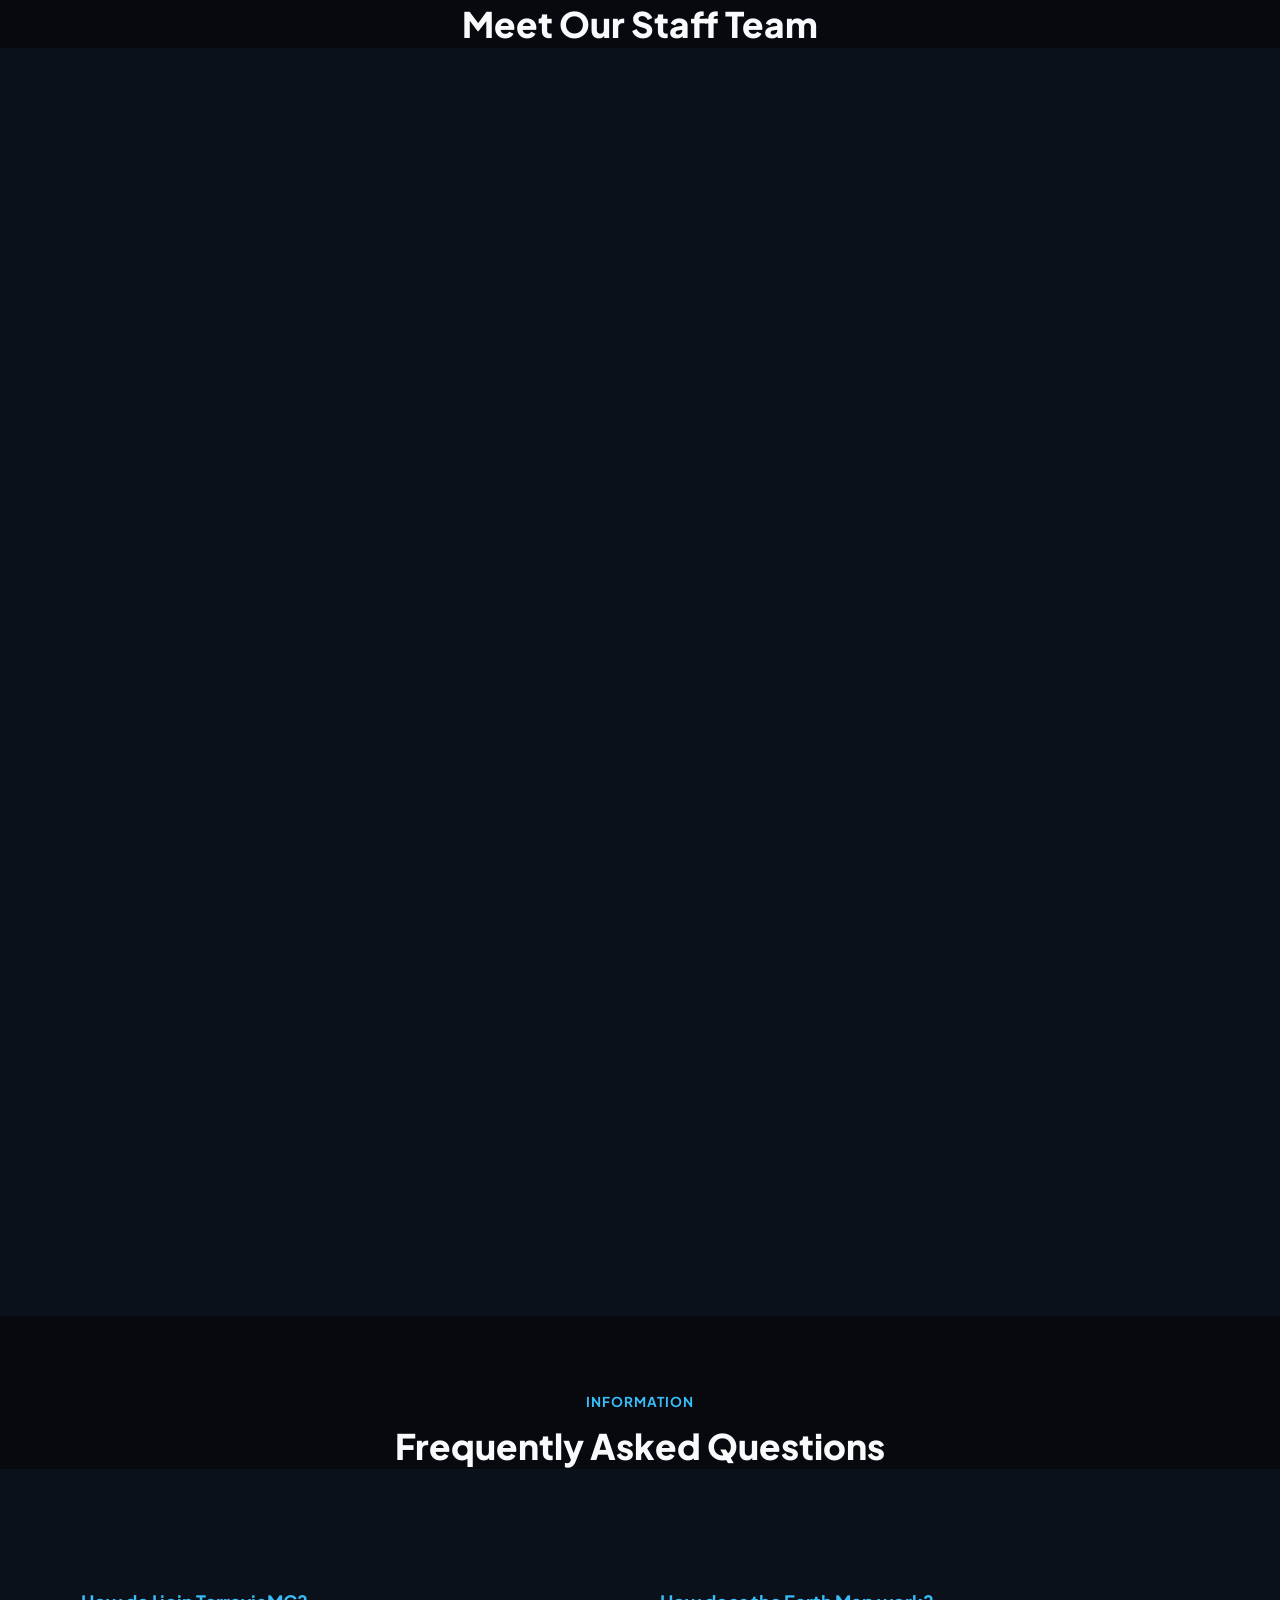
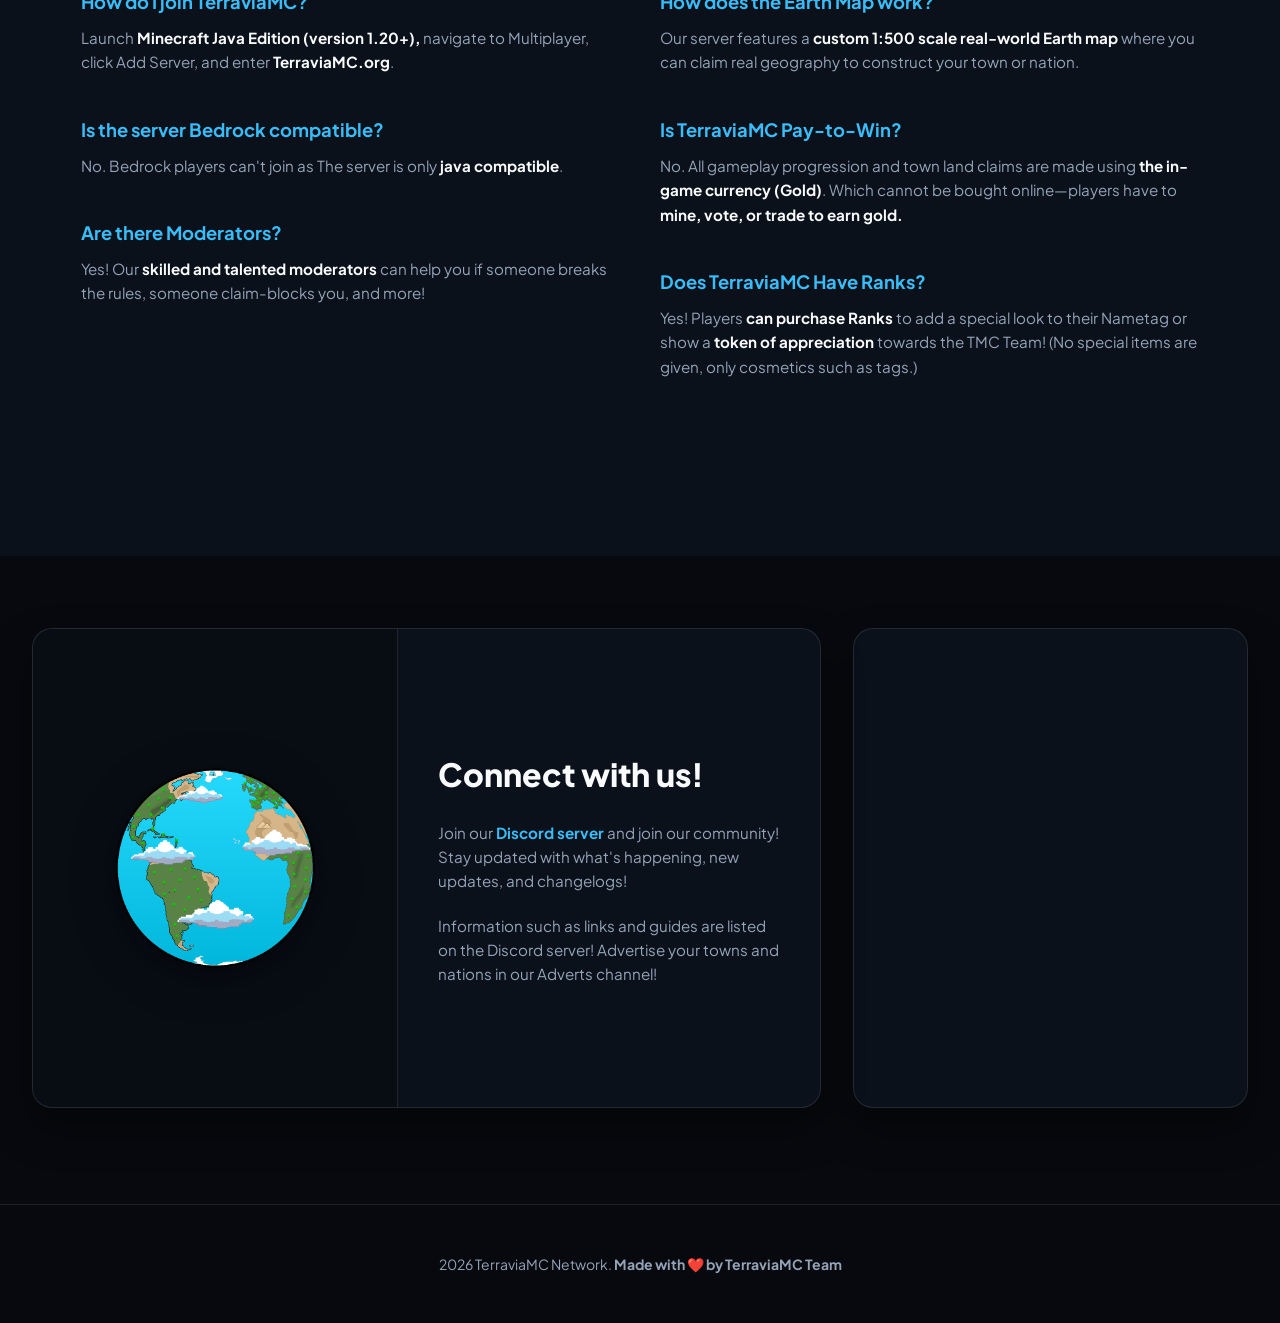
==== commit 9fc1eb3d: "Update index.html" ====
--- a/index.html
+++ b/index.html
@@ -51,10 +51,10 @@
                 <a href="https://terraviamc.org/#features">Features</a>
                 <a href="https://terraviamc.org/#faq">FAQ</a>
                 <a href="docs.html">Docs</a>
-                <a href="https://map.terraviamc.org" target="_blank">Map</a>
+                <a href="https://map.terraviamc.net" target="_blank">Map</a>
                 <a href="https://terraviamc.org/#community">Community</a>
                 <a href="https://discord.gg/nkvjsukhuc" target="_blank">Support</a>
-                <a href="https://store.terraviamc.org" target="_blank" class="nav-btn-store">
+                <a href="https://store.terraviamc.net" target="_blank" class="nav-btn-store">
                     <i class="fa-solid fa-cart-shopping"></i> Store
                 </a>
             </div>
@@ -107,7 +107,7 @@
         </div>
     </section>
 
-    <!-- Staff Team Section -->
+<!-- Staff Team Section -->
     <section class="section staff-section">
         <div class="section-header">
             <span class="section-tag">LEADERSHIP</span>
@@ -131,9 +131,17 @@
                     <span class="staff-role developer">Developer</span>
                     <h3>ItzRetroBoi14</h3>
                 </div>
+                <div class="staff-member senior-helper">
+                    <span class="staff-role senior-helper">Senior Helper</span>
+                    <h3>cheezus69</h3>
+                </div>
                 <div class="staff-member helper">
                     <span class="staff-role helper">Helper</span>
-                    <h3>cheezus69</h3>
+                    <h3>BagsMain</h3>
+                </div>
+                <div class="staff-member helper">
+                    <span class="staff-role helper">Helper</span>
+                    <h3>AkemiAhmya</h3>
                 </div>
             </div>
         </div>
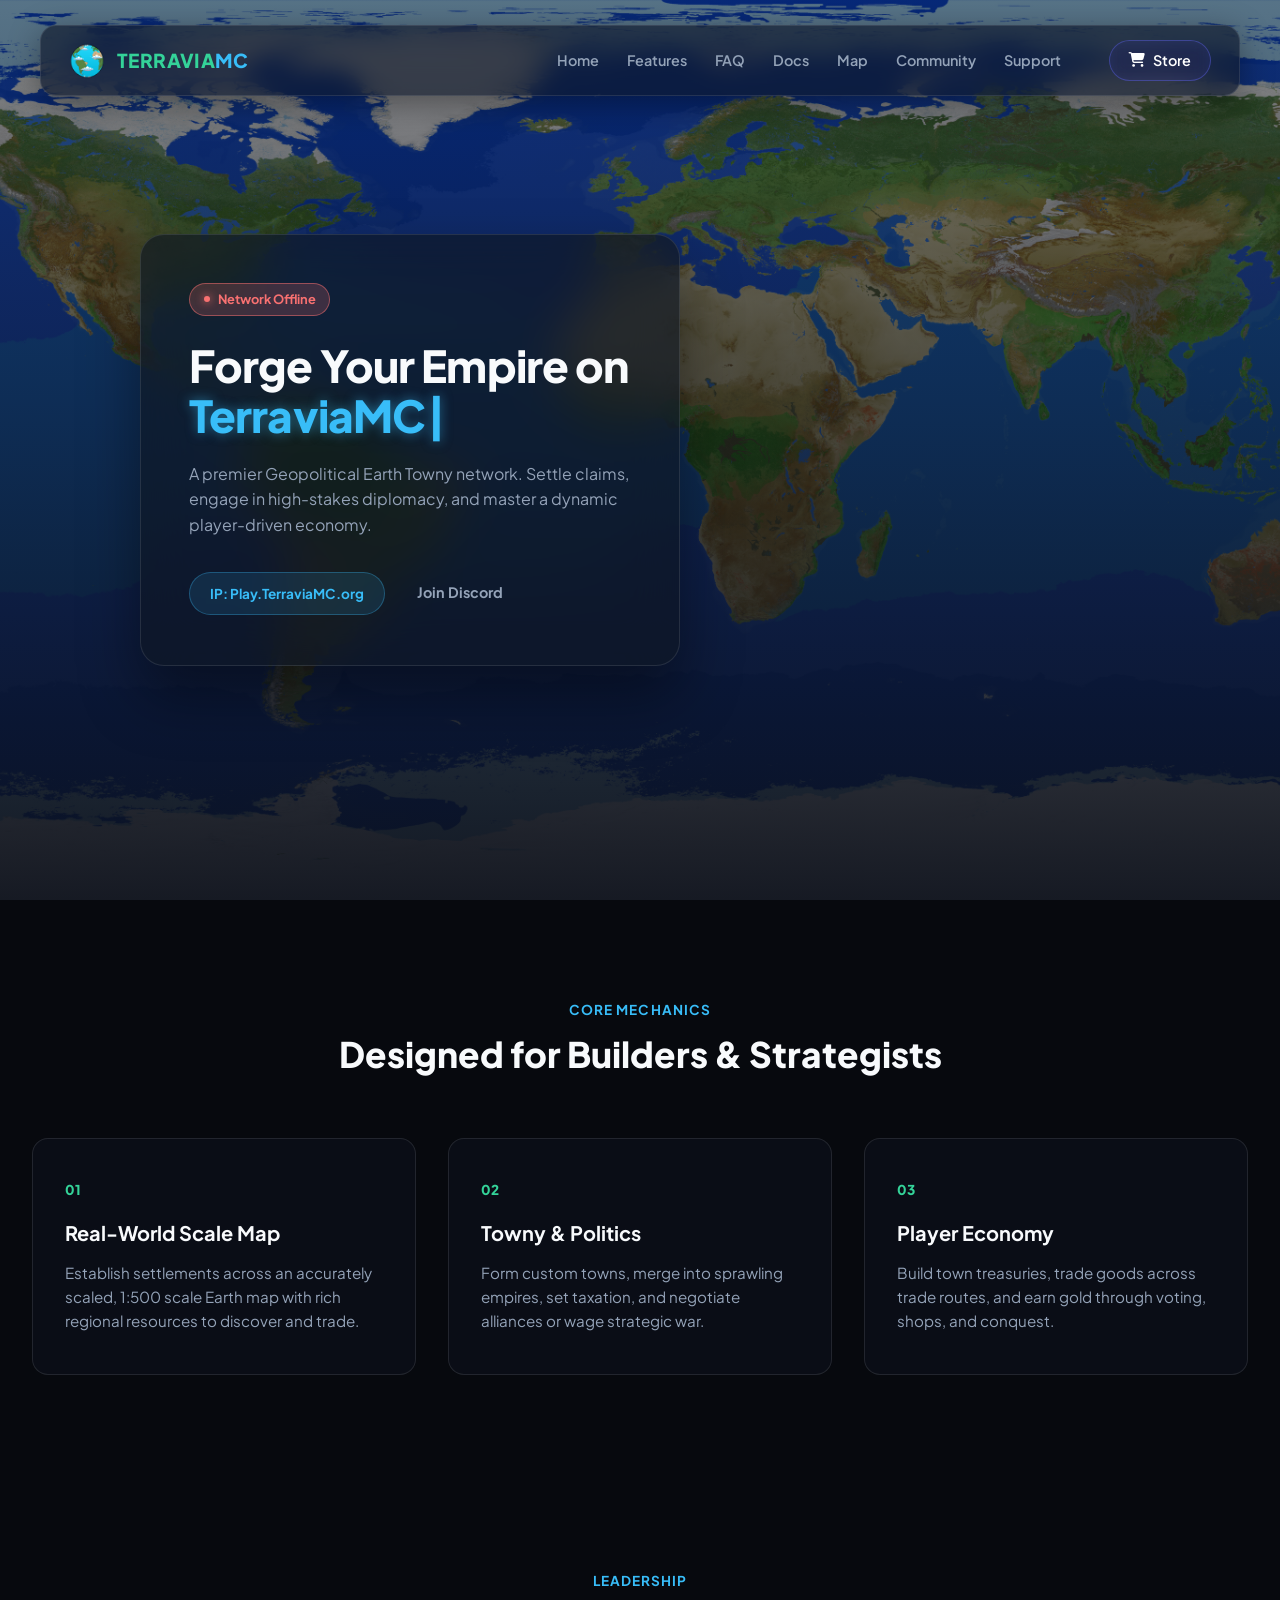
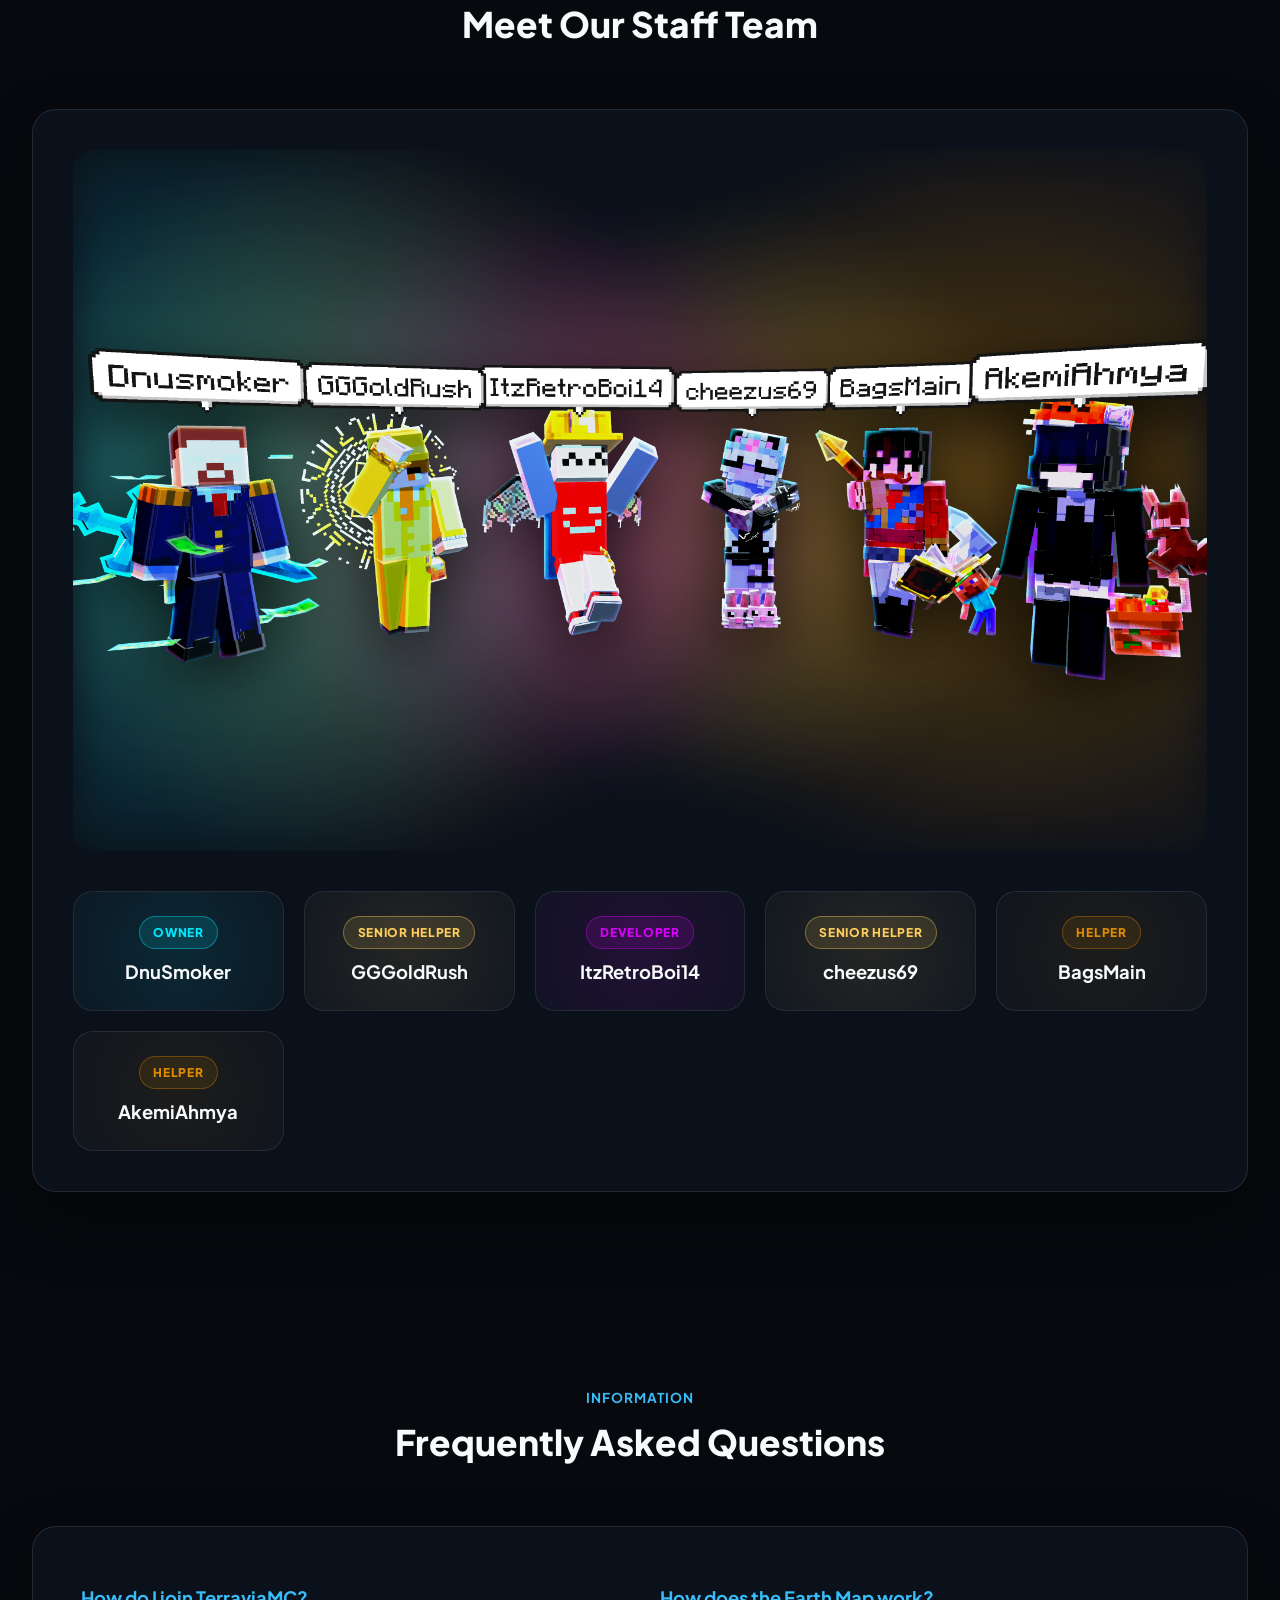
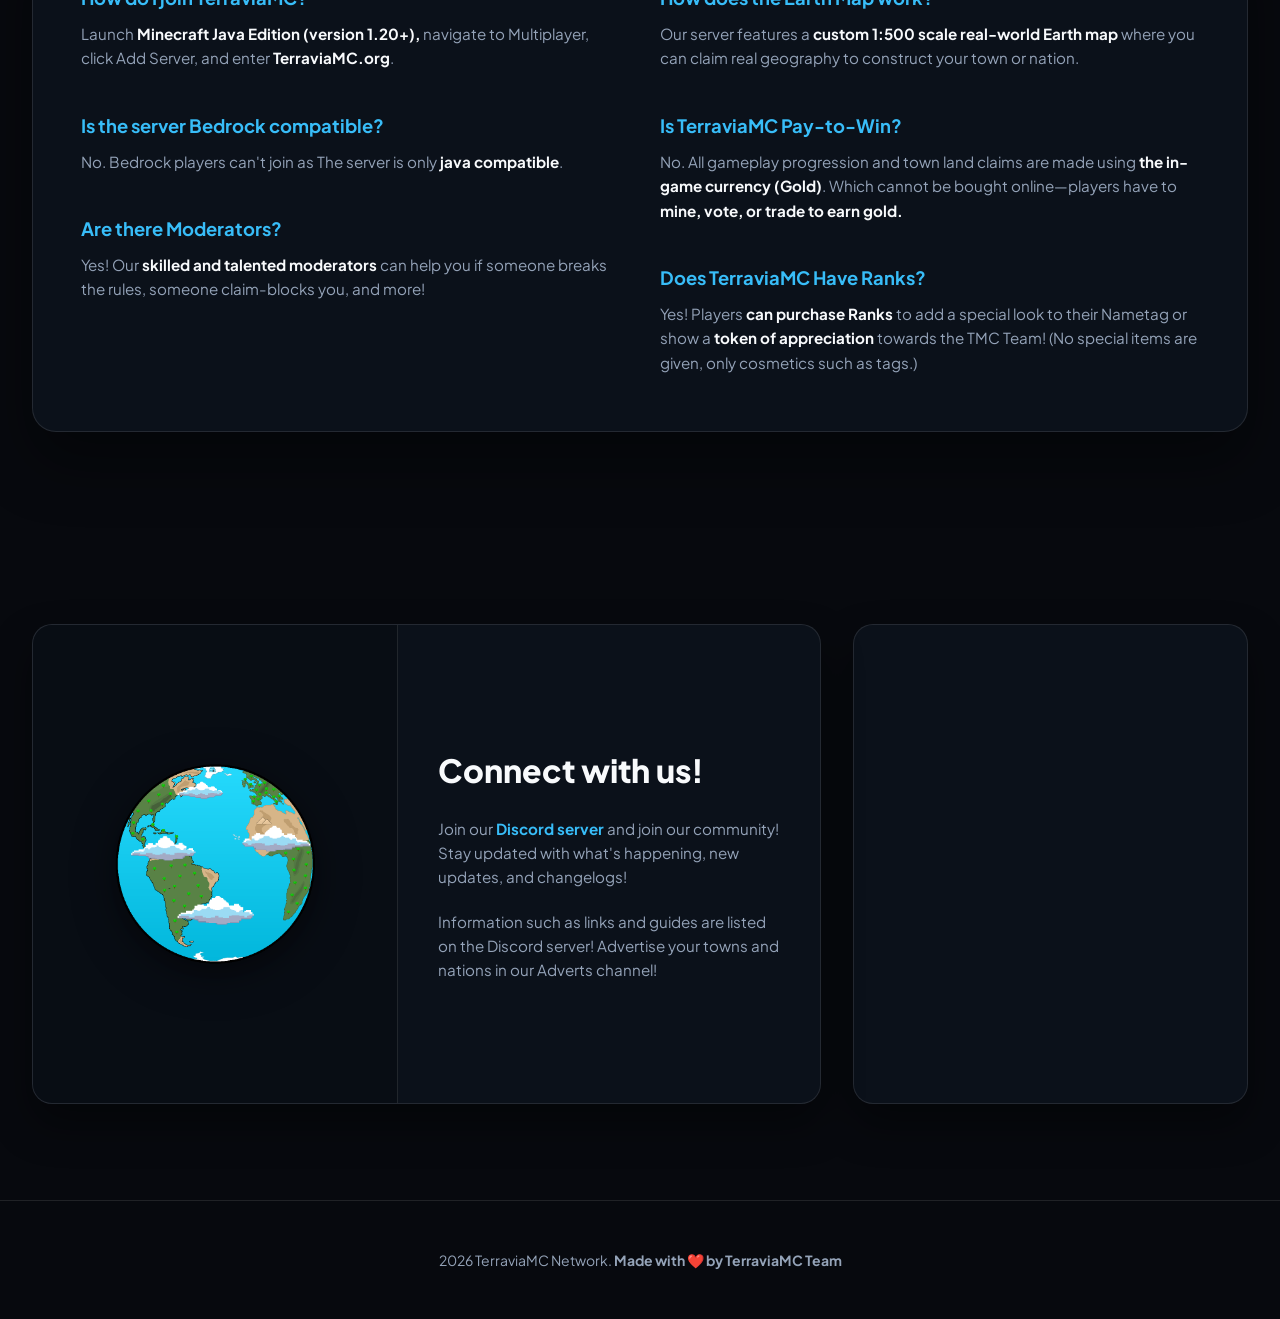
==== commit b681687d: "Update index.html" ====
--- a/index.html
+++ b/index.html
@@ -73,7 +73,7 @@
                 A premier Geopolitical Earth Towny network. Settle claims, engage in high-stakes diplomacy, and master a dynamic player-driven economy.
             </p>
             <div class="hero-actions">
-                <button class="ip-btn" id="hero-copy-btn" onclick="copyIP()"> <span class="ip-text">IP: TerraviaMC.org</span> </button>
+                <button class="ip-btn" id="hero-copy-btn" onclick="copyIP()"> <span class="ip-text">IP: Play.TerraviaMC.org</span> </button>
                 <a href="https://discord.gg/zspeG4HgS" target="_blank" class="discord-btn">Join Discord</a>
             </div>
         </div>
--- a/css/index.css
+++ b/css/index.css
@@ -656,10 +656,12 @@
     z-index: 0;
     pointer-events: none;
     background: 
-        radial-gradient(circle at 12.5% 50%, rgba(0, 234, 255, 0.35) 0%, transparent 45%),   /* DnuSmoker: Owner (#00eaff) */
-        radial-gradient(circle at 37.5% 50%, rgba(255, 206, 91, 0.40) 0%, transparent 45%),  /* GGGoldRush: Senior Helper (#ffce5b) */
-        radial-gradient(circle at 62.5% 50%, rgba(220, 0, 255, 0.35) 0%, transparent 45%),  /* ItzRetroBoi14: Developer (#dc00ff) */
-        radial-gradient(circle at 87.5% 50%, rgba(176, 111, 0, 0.45) 0%, transparent 45%);   /* cheezus69: Helper (#b06f00) */
+        radial-gradient(circle at 8.33% 50%, rgba(0, 234, 255, 0.35) 0%, transparent 40%),   /* DnuSmoker: Owner */
+        radial-gradient(circle at 25.00% 50%, rgba(255, 206, 91, 0.40) 0%, transparent 40%),  /* GGGoldRush: Senior Helper */
+        radial-gradient(circle at 41.66% 50%, rgba(220, 0, 255, 0.35) 0%, transparent 40%),  /* ItzRetroBoi14: Developer */
+        radial-gradient(circle at 58.33% 50%, rgba(255, 206, 91, 0.40) 0%, transparent 40%),  /* cheezus69: Senior Helper */
+        radial-gradient(circle at 75.00% 50%, rgba(176, 111, 0, 0.35) 0%, transparent 40%),   /* BagsMain: Helper */
+        radial-gradient(circle at 91.66% 50%, rgba(176, 111, 0, 0.35) 0%, transparent 40%);   /* AkemiAhmya: Helper */
     filter: blur(20px);
     opacity: 0.85;
 }
@@ -681,8 +683,8 @@
 .staff-info-grid {
     width: 100%;
     display: grid;
-    grid-template-columns: repeat(auto-fit, minmax(200px, 1fr));
-    gap: 1.5rem;
+    grid-template-columns: repeat(auto-fit, minmax(180px, 1fr));
+    gap: 1.25rem;
 }
 
 .staff-member {
@@ -789,4 +791,4 @@
     .staff-info-grid {
         grid-template-columns: repeat(2, 1fr);
     }
-}+}
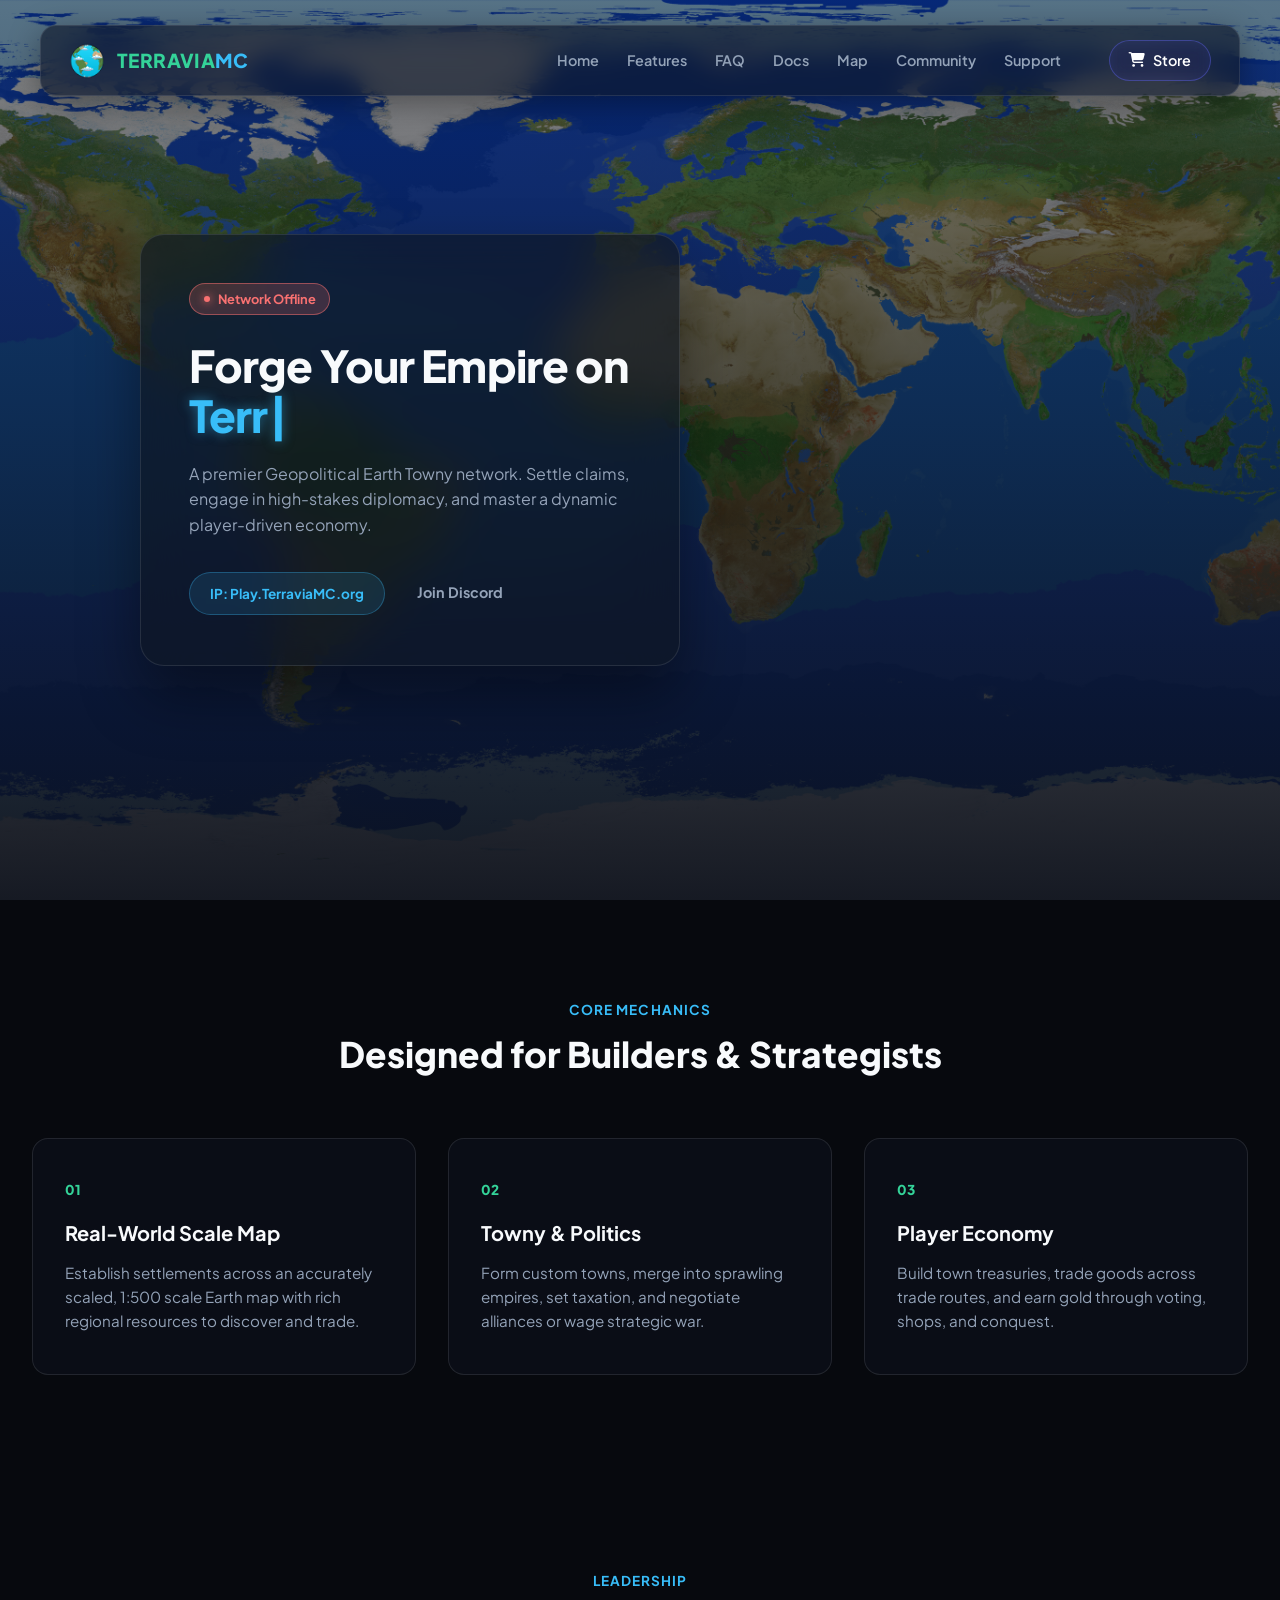
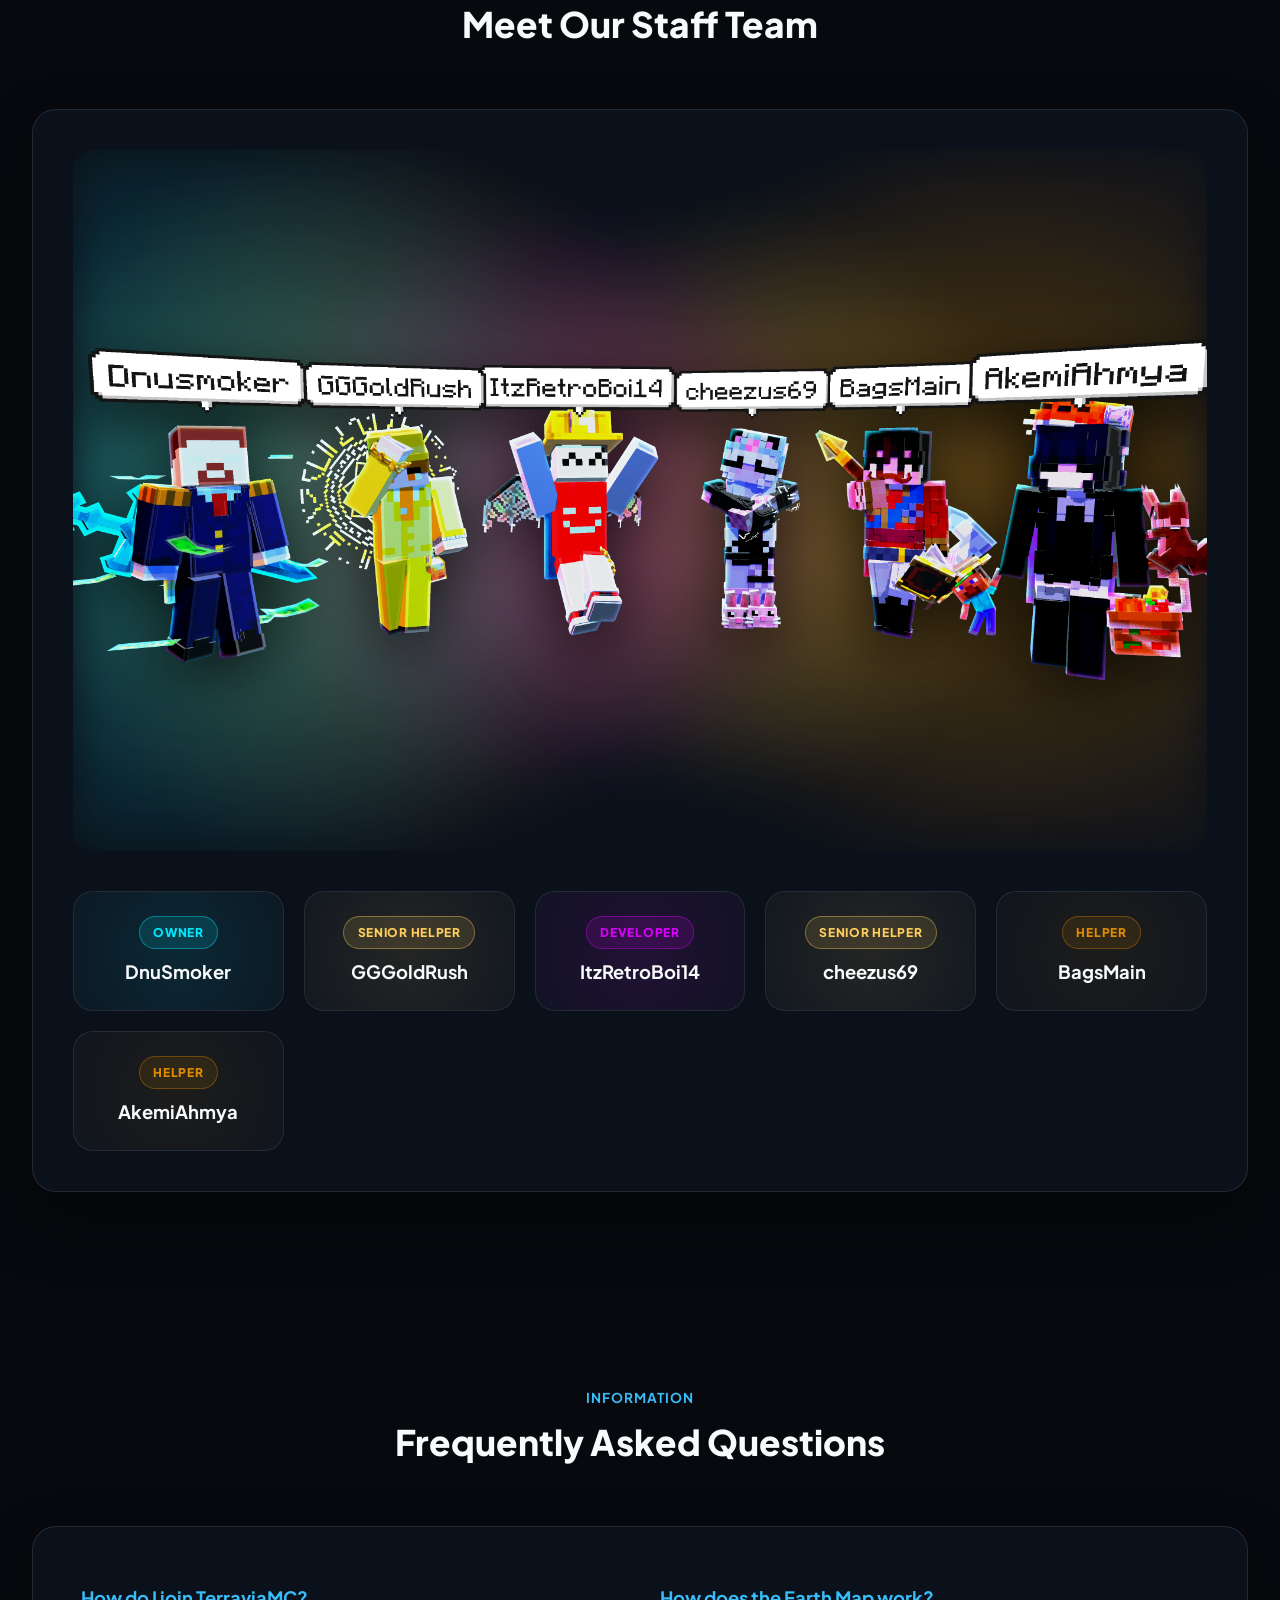
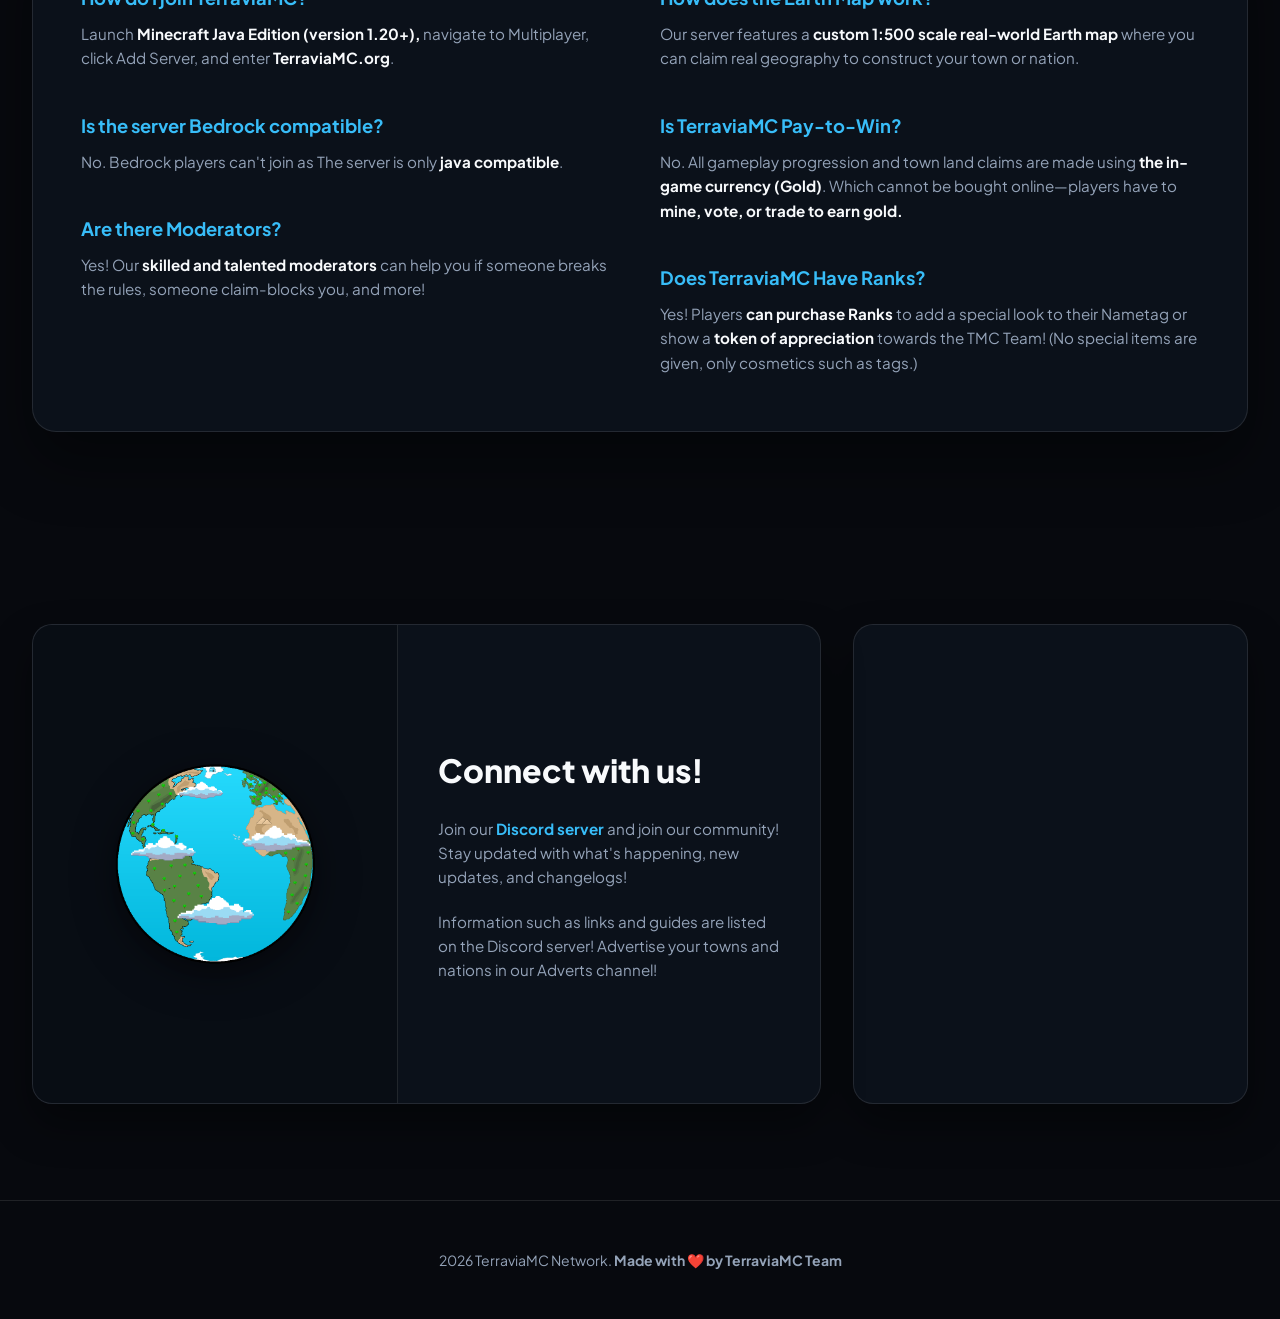
==== commit 5e7c38f1: "Update index.html" ====
--- a/index.html
+++ b/index.html
@@ -51,10 +51,10 @@
                 <a href="https://terraviamc.org/#features">Features</a>
                 <a href="https://terraviamc.org/#faq">FAQ</a>
                 <a href="docs.html">Docs</a>
-                <a href="https://map.terraviamc.net" target="_blank">Map</a>
+                <a href="https://map.terraviamc.org" target="_blank">Map</a>
                 <a href="https://terraviamc.org/#community">Community</a>
                 <a href="https://discord.gg/nkvjsukhuc" target="_blank">Support</a>
-                <a href="https://store.terraviamc.net" target="_blank" class="nav-btn-store">
+                <a href="https://store.terraviamc.org" target="_blank" class="nav-btn-store">
                     <i class="fa-solid fa-cart-shopping"></i> Store
                 </a>
             </div>
